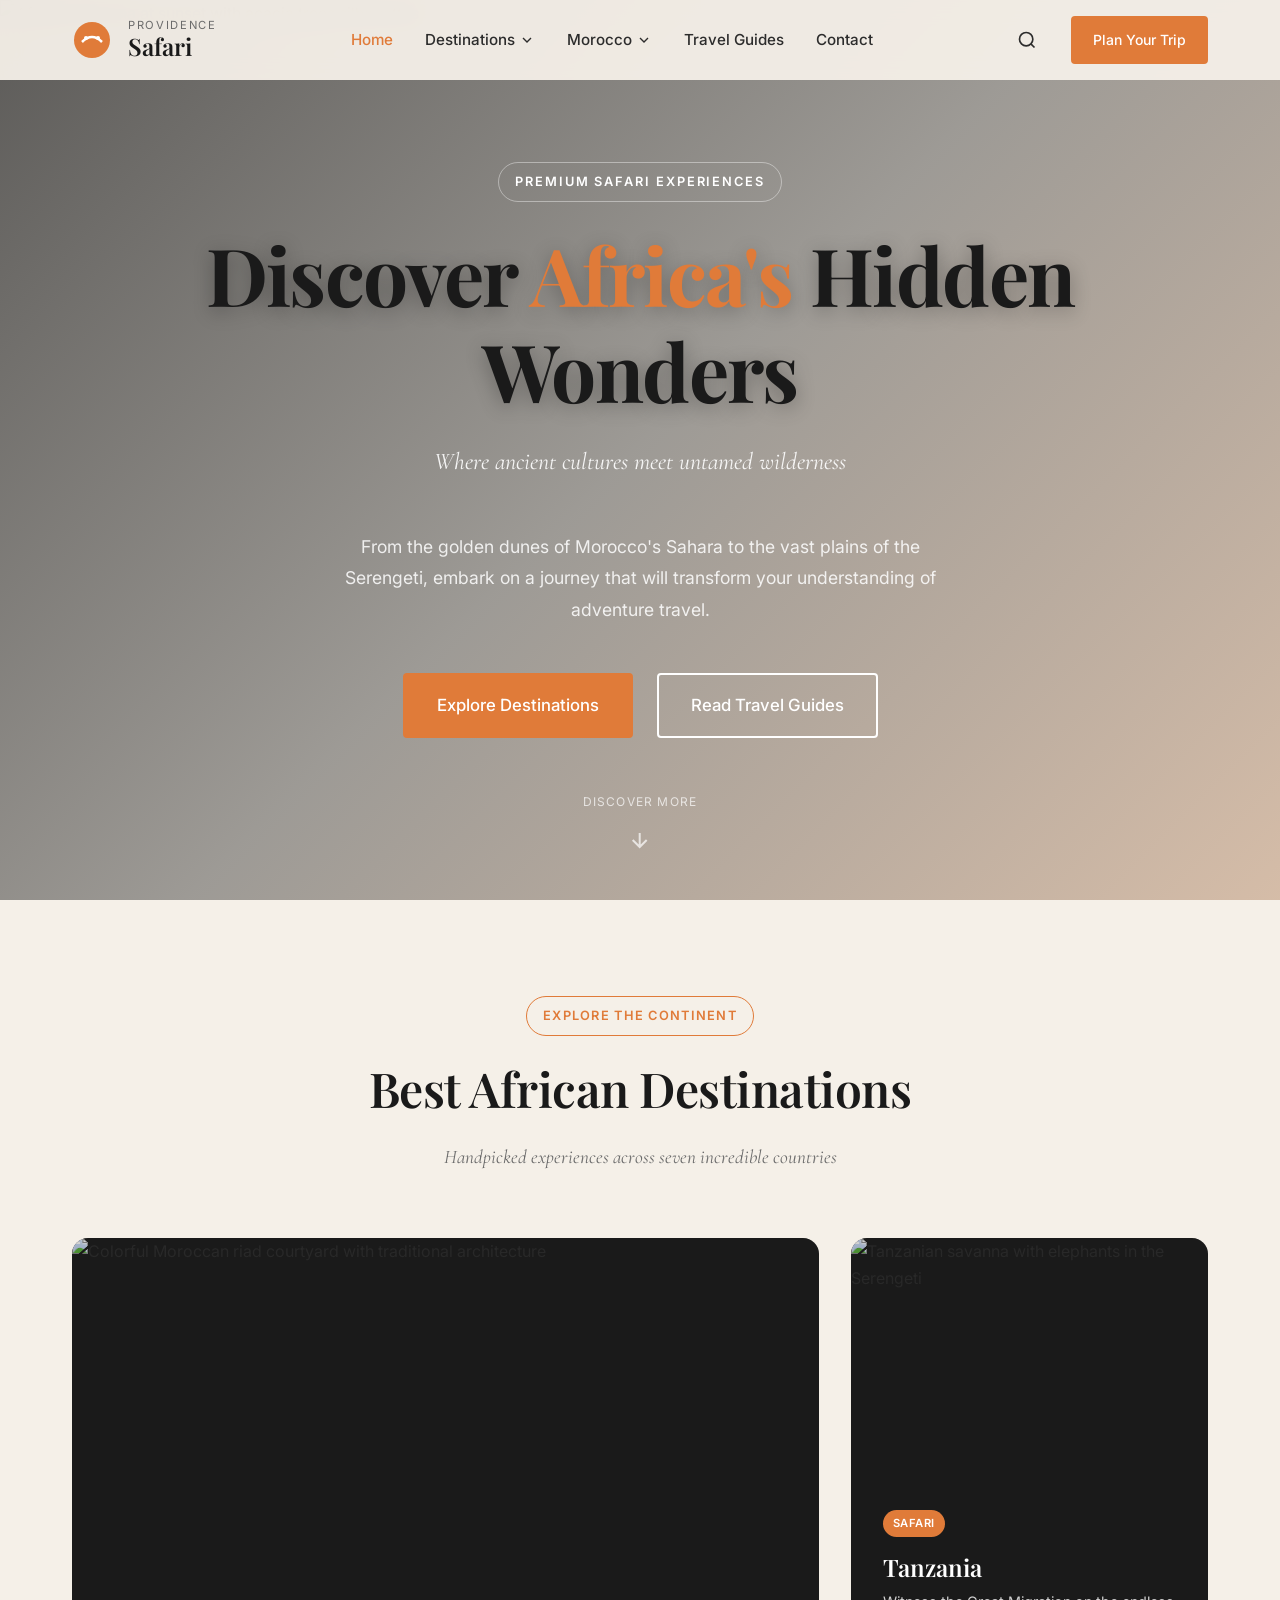
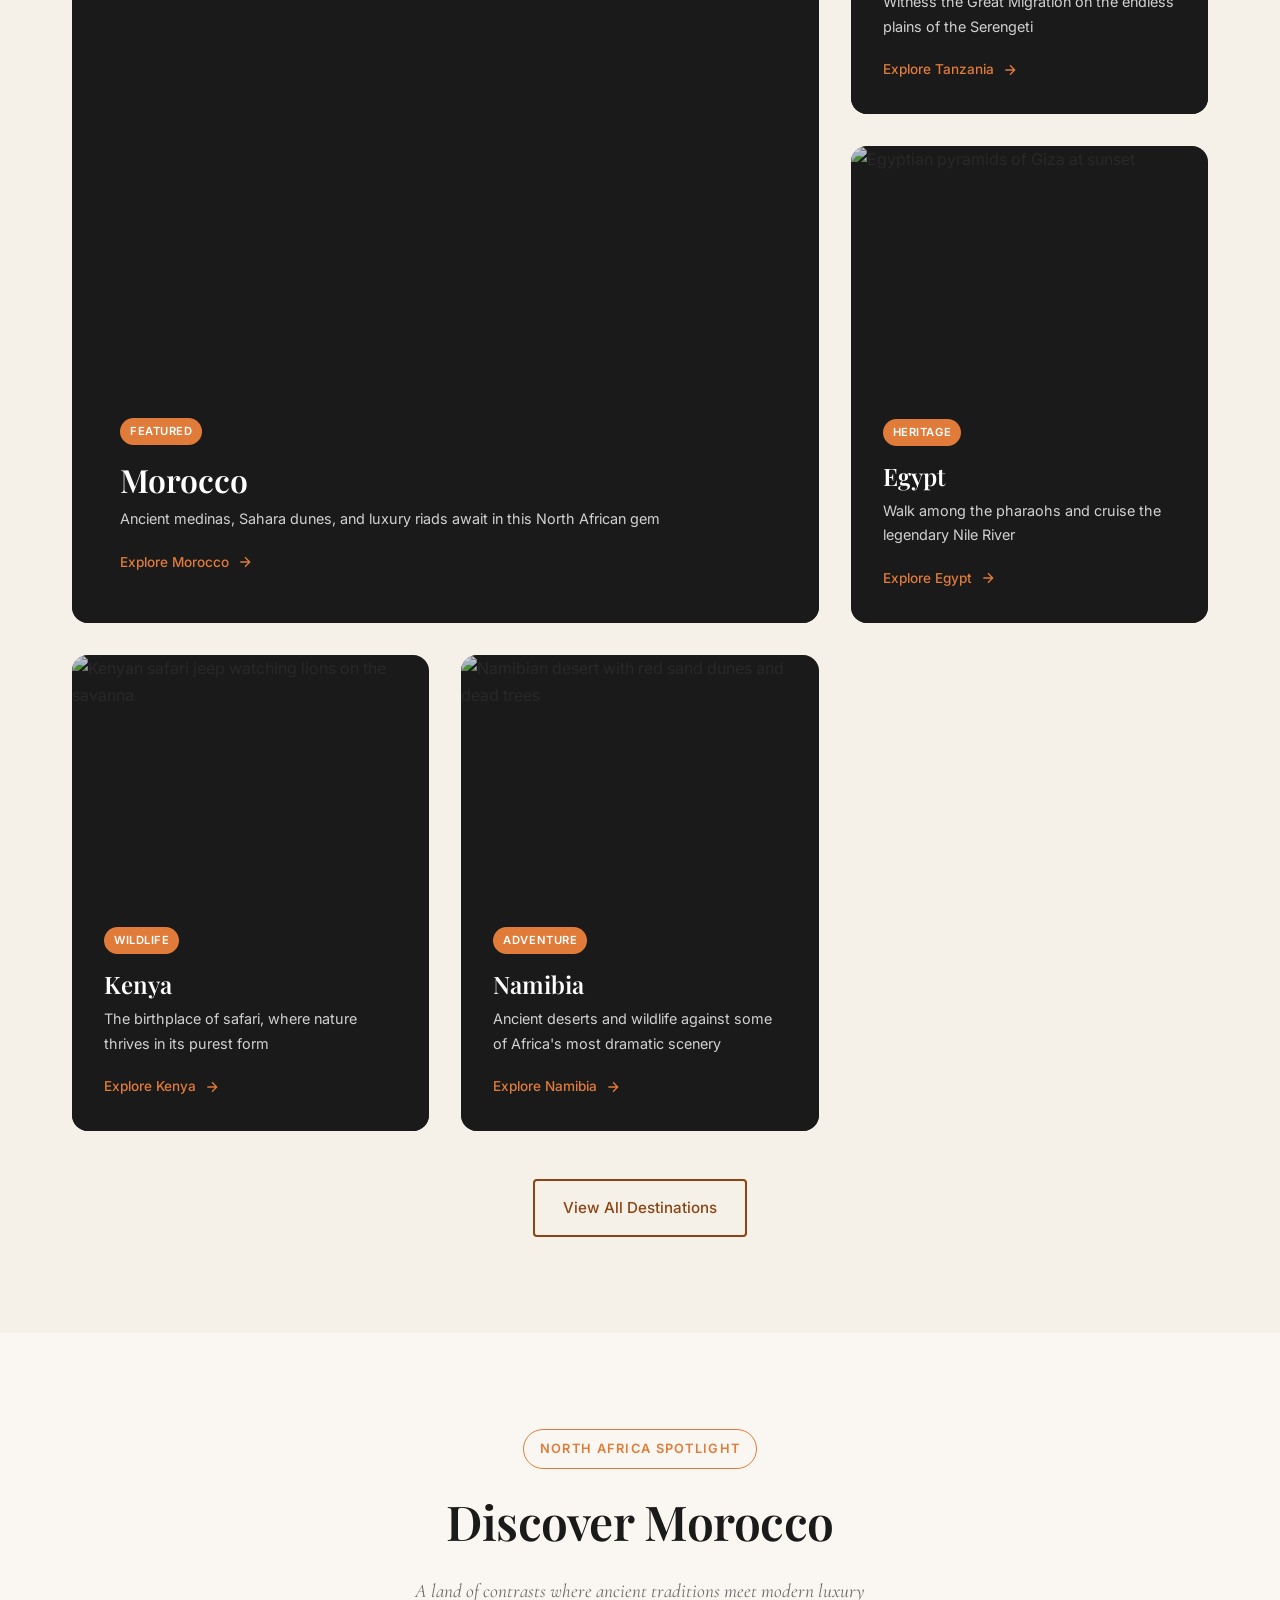
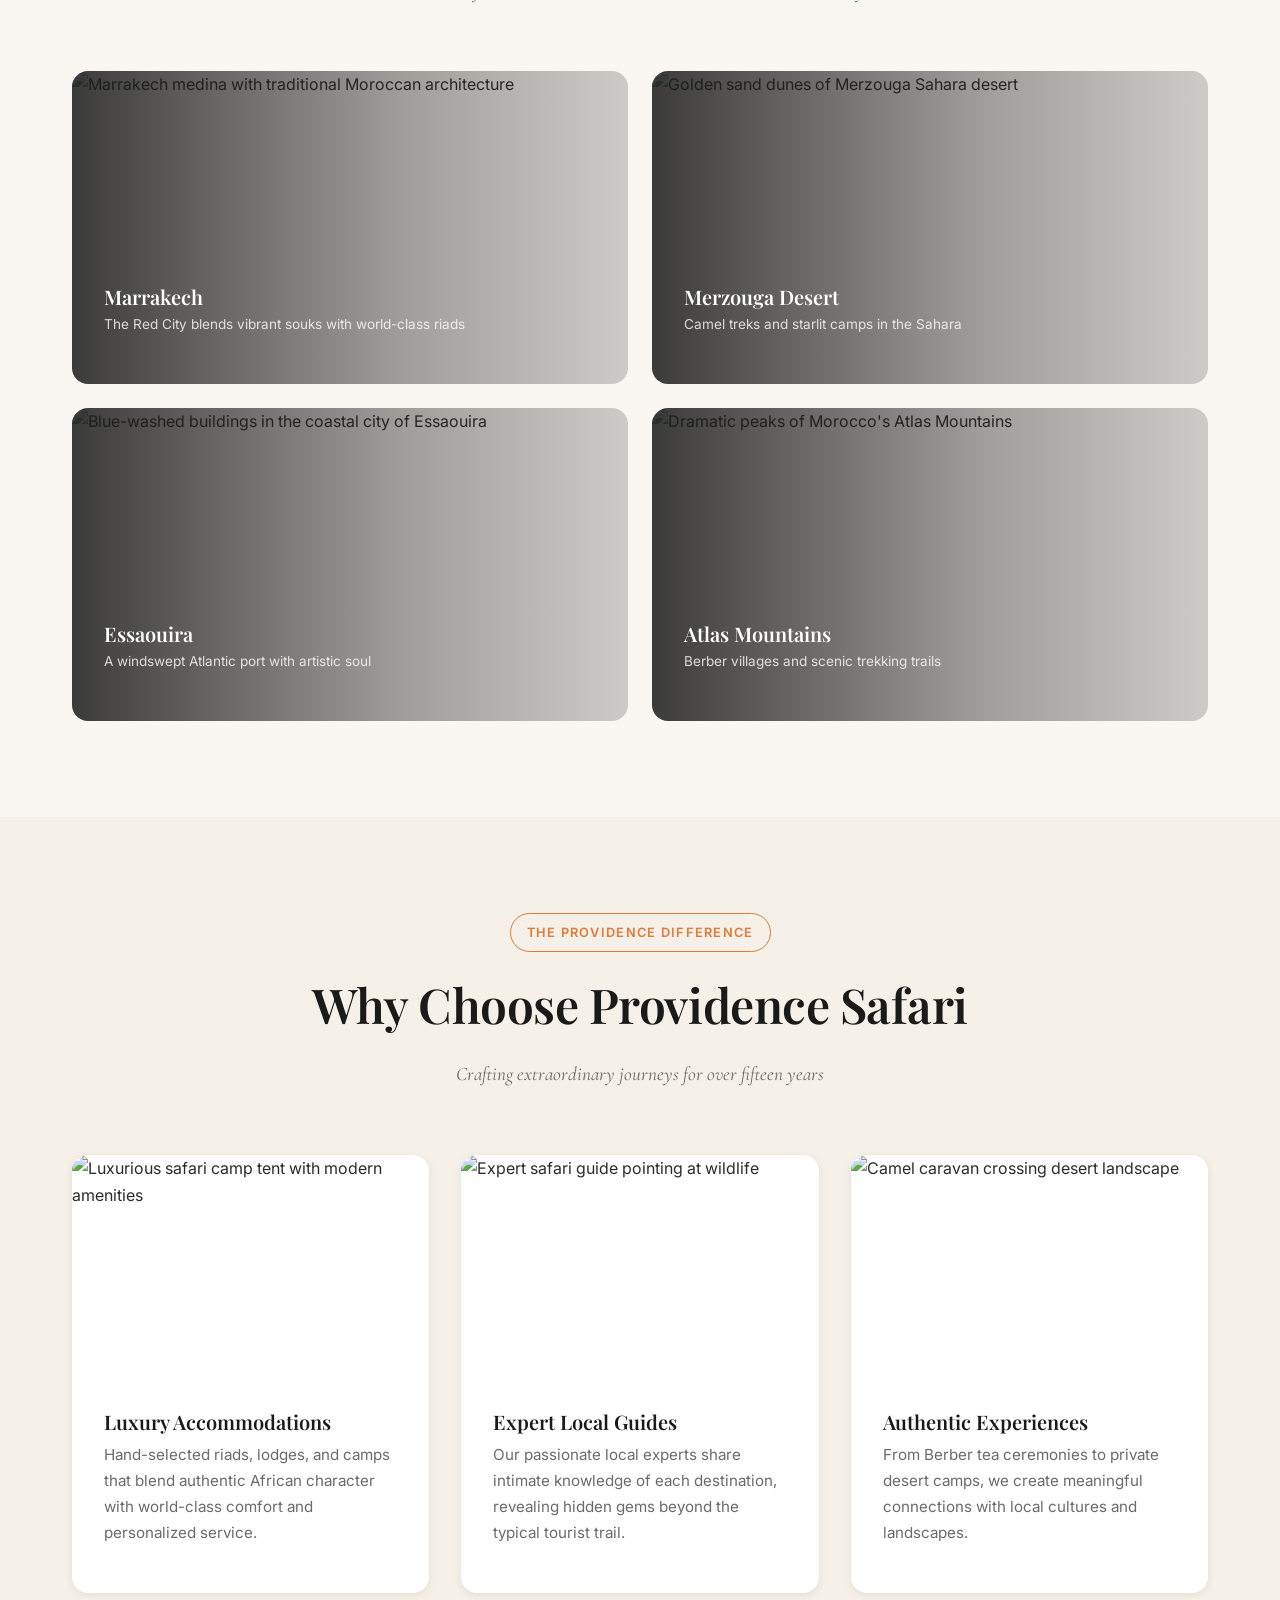
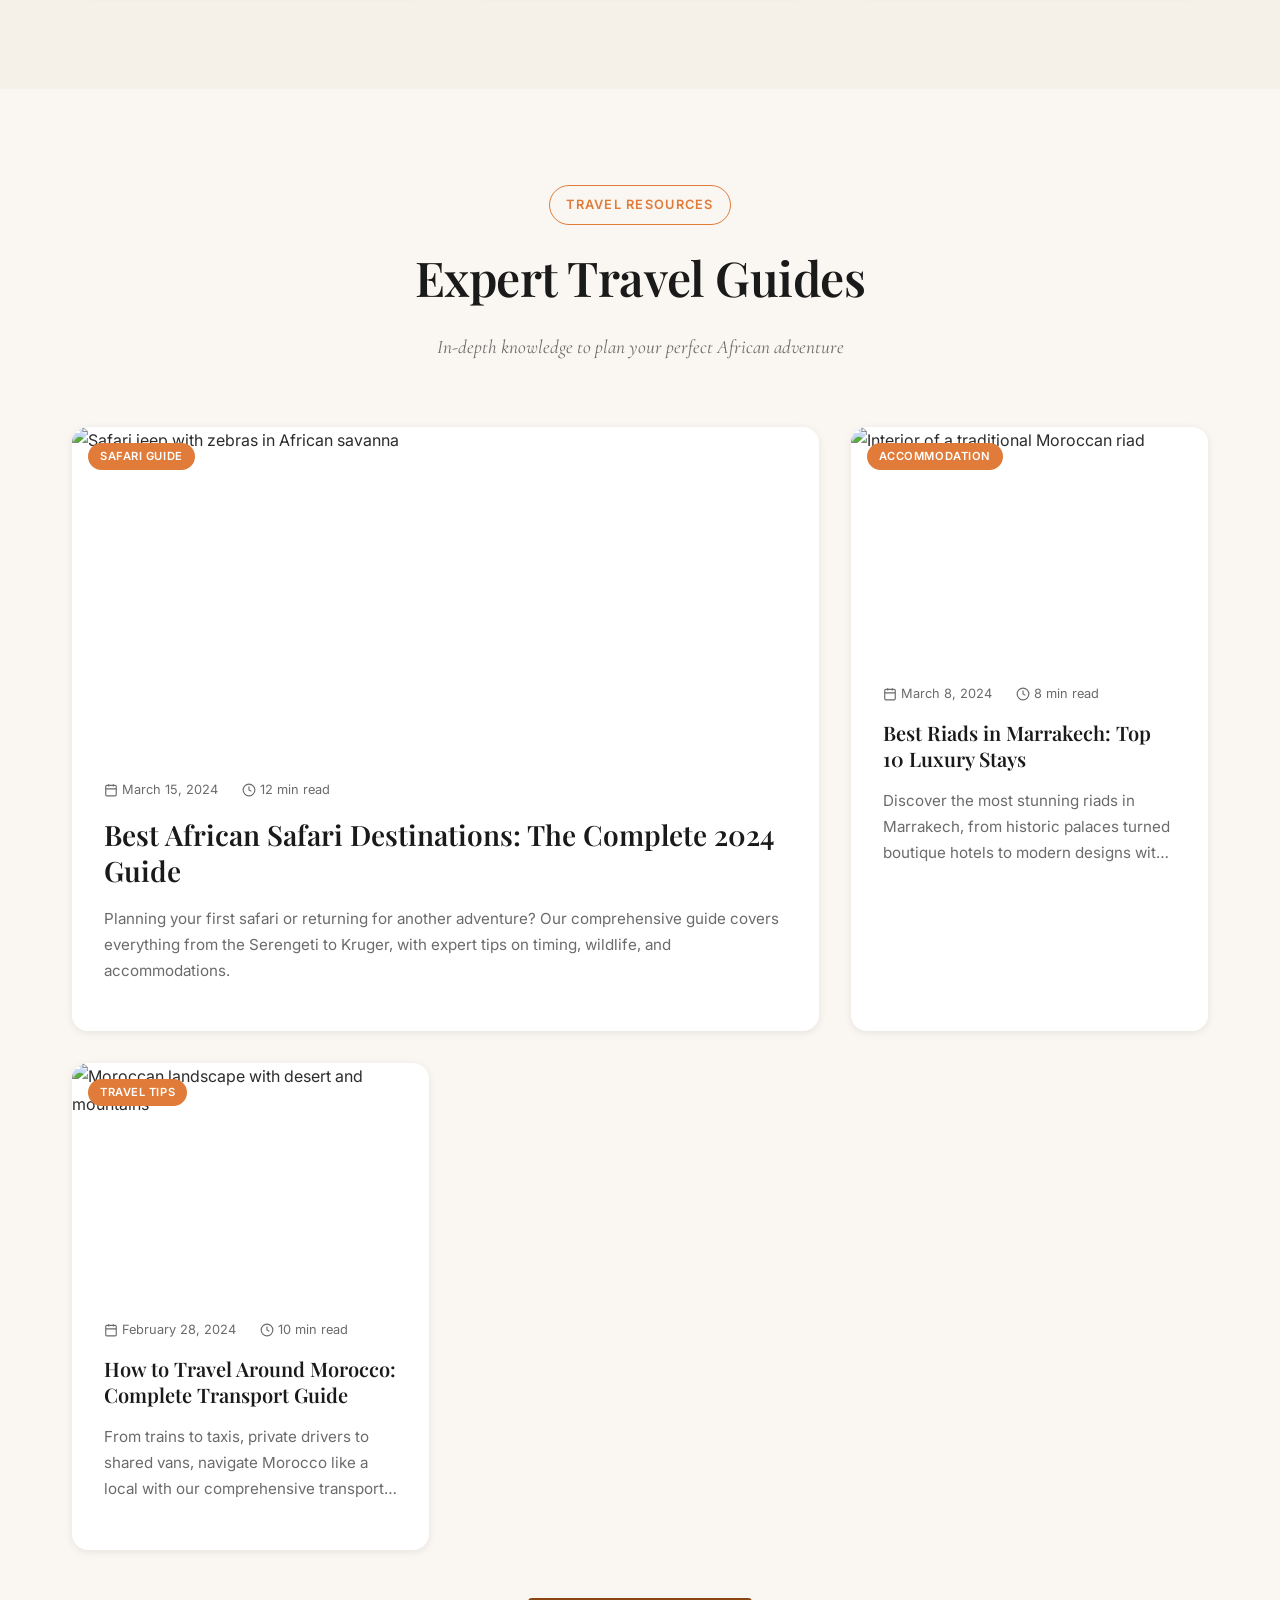
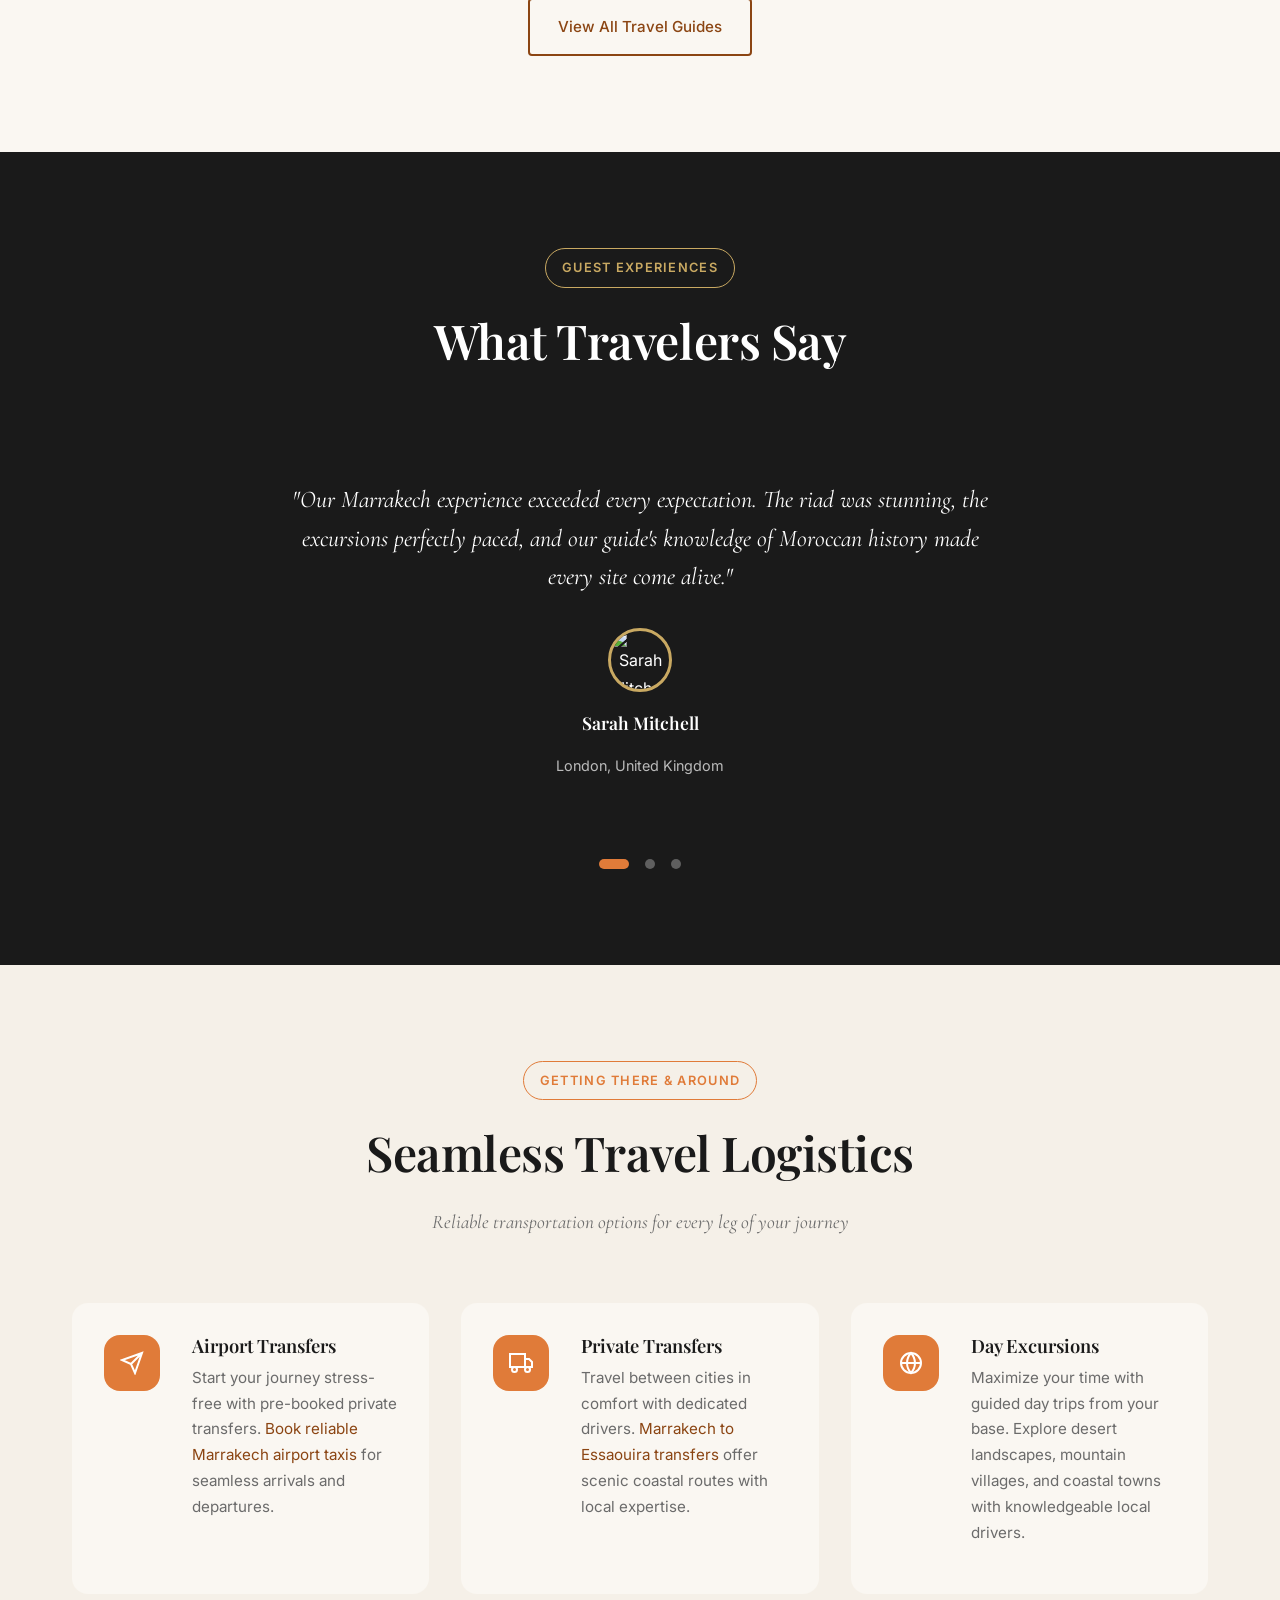
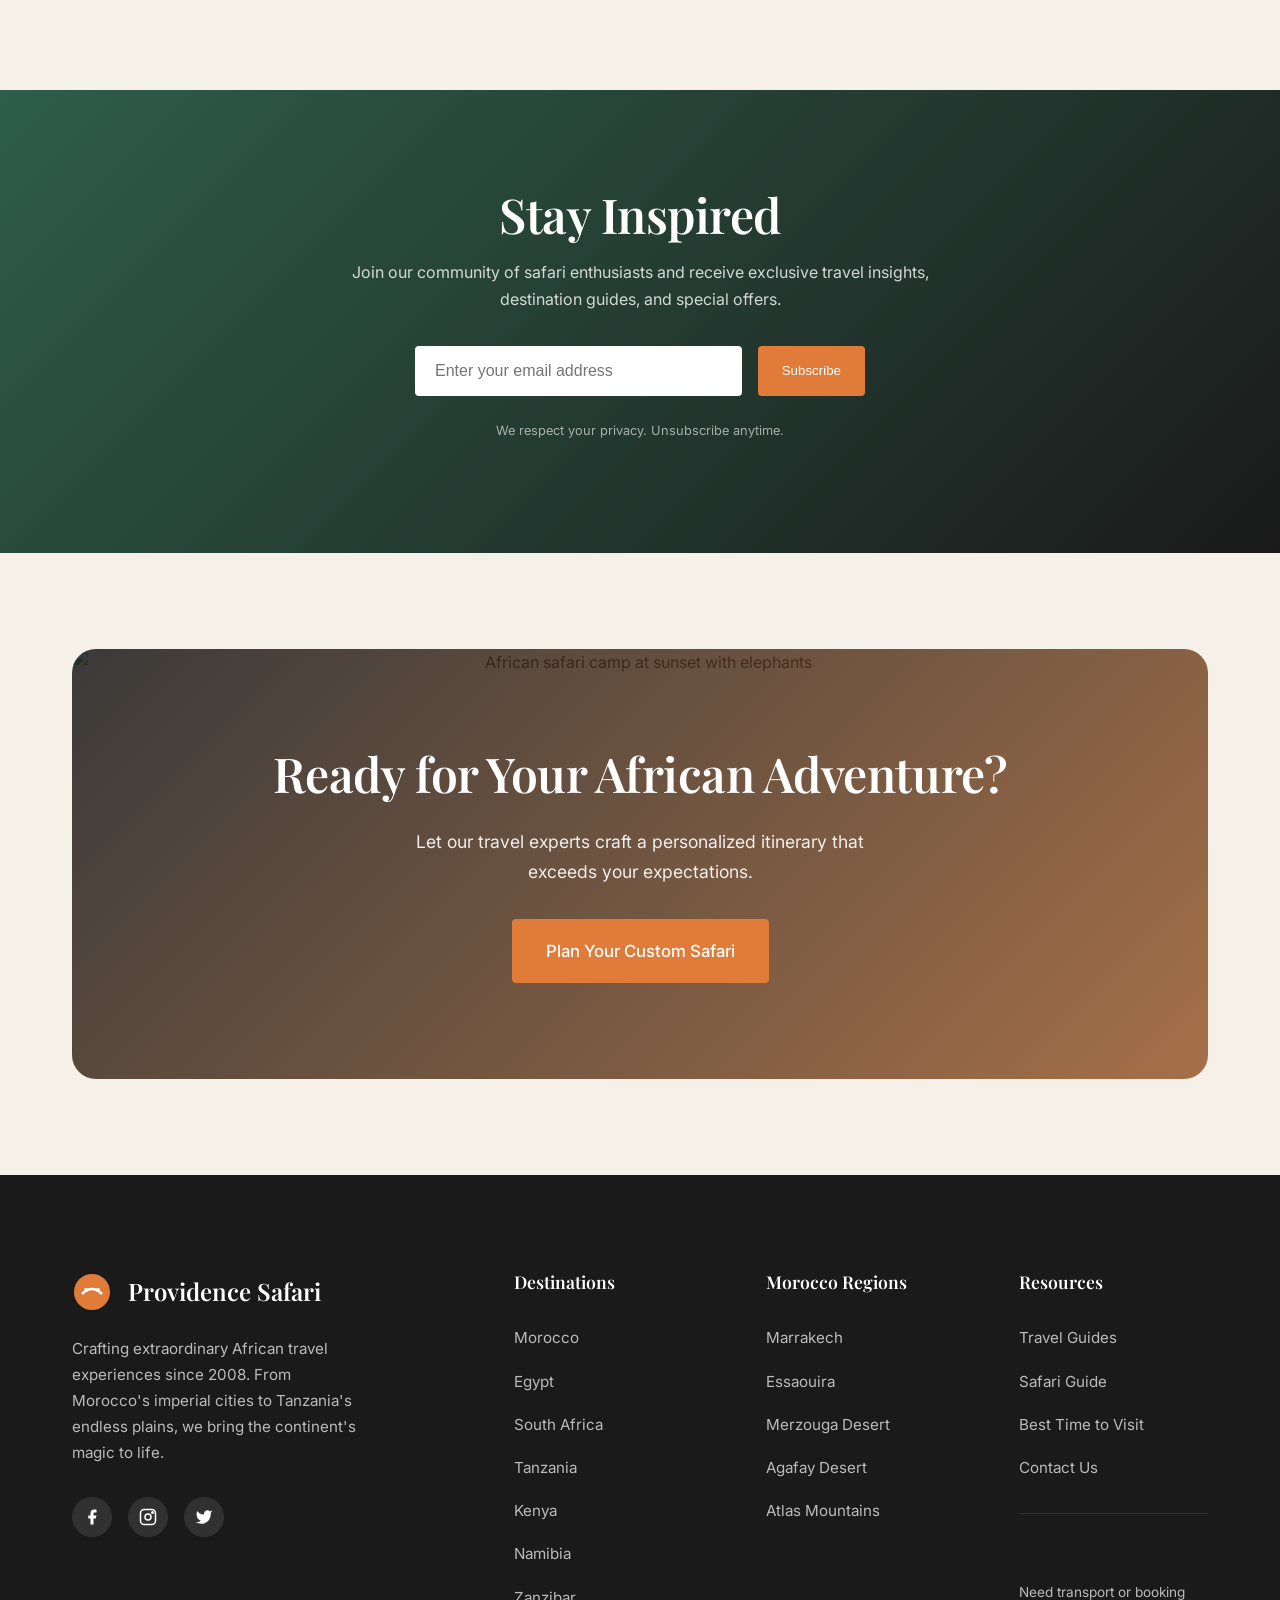
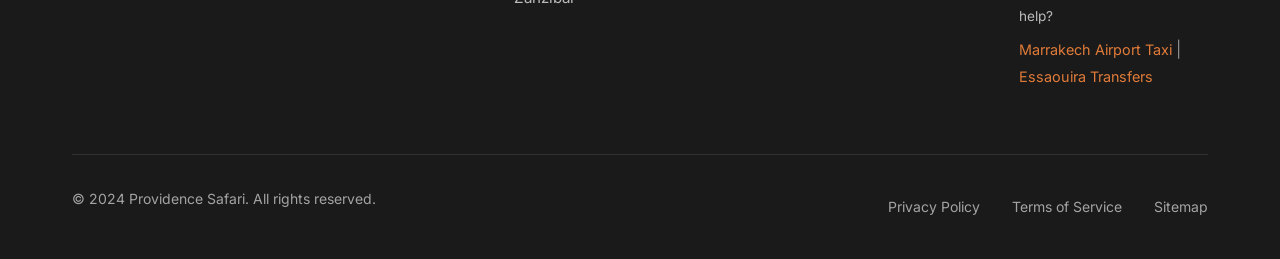
==== index.html @ e0afdb27 "first commit" ====
<!DOCTYPE html>
<html lang="en">
<head>
    <meta charset="UTF-8">
    <meta name="viewport" content="width=device-width, initial-scale=1.0">
    <meta http-equiv="X-UA-Compatible" content="IE=edge">
    
    <!-- Primary Meta Tags -->
    <title>Providence Safari | Premium African Travel Experiences & Safari Adventures</title>
    <meta name="title" content="Providence Safari | Premium African Travel Experiences & Safari Adventures">
    <meta name="description" content="Discover extraordinary African travel experiences with Providence Safari. From luxury Morocco riads to Tanzanian safaris, explore the continent's most captivating destinations with expert travel guides.">
    <meta name="keywords" content="African safari, Morocco travel, Marrakech tours, luxury travel Africa, safari destinations, desert tours Morocco, riads Morocco">
    <meta name="author" content="Providence Safari">
    <meta name="robots" content="index, follow">
    
    <!-- Canonical URL -->
    <link rel="canonical" href="https://providence-safari.com/">
    
    <!-- Open Graph / Facebook -->
    <meta property="og:type" content="website">
    <meta property="og:url" content="https://providence-safari.com/">
    <meta property="og:title" content="Providence Safari | Premium African Travel Experiences">
    <meta property="og:description" content="Discover extraordinary African travel experiences. From luxury Morocco riads to Tanzanian safaris, explore the continent's most captivating destinations.">
    <meta property="og:image" content="https://images.unsplash.com/photo-1516426122078-c23e76319801?w=1200">
    <meta property="og:site_name" content="Providence Safari">
    <meta property="og:locale" content="en_US">
    
    <!-- Twitter -->
    <meta name="twitter:card" content="summary_large_image">
    <meta name="twitter:url" content="https://providence-safari.com/">
    <meta name="twitter:title" content="Providence Safari | Premium African Travel Experiences">
    <meta name="twitter:description" content="Discover extraordinary African travel experiences. From luxury Morocco riads to Tanzanian safaris.">
    <meta name="twitter:image" content="https://images.unsplash.com/photo-1516426122078-c23e76319801?w=1200">
    
    <!-- Favicon -->
    <link rel="icon" type="image/svg+xml" href="data:image/svg+xml,%3Csvg xmlns='http://www.w3.org/2000/svg' viewBox='0 0 100 100'%3E%3Ccircle cx='50' cy='50' r='45' fill='%23E07B39'/%3E%3Cpath d='M30 55 Q50 30 70 55' stroke='%23fff' stroke-width='4' fill='none'/%3E%3Ccircle cx='35' cy='45' r='3' fill='%23fff'/%3E%3Ccircle cx='65' cy='45' r='3' fill='%23fff'/%3E%3C/svg%3E">
    
    <!-- Stylesheets -->
    <link rel="stylesheet" href="styles/main.css">
    <link rel="stylesheet" href="styles/layout.css">
    <link rel="stylesheet" href="styles/components.css">
    <link rel="stylesheet" href="styles/responsive.css">
    
    <!-- Preconnect to external resources -->
    <link rel="preconnect" href="https://fonts.googleapis.com">
    <link rel="preconnect" href="https://fonts.gstatic.com" crossorigin>
    <link rel="preconnect" href="https://images.unsplash.com">
    
    <!-- JSON-LD Structured Data -->
    <script type="application/ld+json">
    {
        "@context": "https://schema.org",
        "@type": "TravelAgency",
        "name": "Providence Safari",
        "description": "Premium African travel experiences and safari adventures",
        "url": "https://providence-safari.com",
        "logo": "https://providence-safari.com/logo.png",
        "image": "https://images.unsplash.com/photo-1516426122078-c23e76319801?w=1200",
        "telephone": "+1-800-SAFARI-1",
        "address": {
            "@type": "PostalAddress",
            "addressCountry": "US"
        },
        "sameAs": [
            "https://facebook.com/providence safari",
            "https://instagram.com/providence_safari",
            "https://twitter.com/safari providence"
        ],
        "areaServed": [
            { "@type": "Country", "name": "Morocco" },
            { "@type": "Country", "name": "Egypt" },
            { "@type": "Country", "name": "South Africa" },
            { "@type": "Country", "name": "Tanzania" },
            { "@type": "Country", "name": "Kenya" },
            { "@type": "Country", "name": "Namibia" },
            { "@type": "Country", "name": "Zanzibar" }
        ]
    }
    </script>
    
    <script type="application/ld+json">
    {
        "@context": "https://schema.org",
        "@type": "BreadcrumbList",
        "itemListElement": [
            {
                "@type": "ListItem",
                "position": 1,
                "name": "Home",
                "item": "https://providence-safari.com/"
            }
        ]
    }
    </script>
</head>
<body>
    <!-- Header -->
    <header class="header" role="banner">
        <div class="header-inner">
            <a href="index.html" class="logo" aria-label="Providence Safari Home">
                <div class="logo-icon">
                    <svg viewBox="0 0 40 40" xmlns="http://www.w3.org/2000/svg">
                        <circle cx="20" cy="20" r="18" fill="#E07B39"/>
                        <path d="M10 22 Q20 12 30 22" stroke="#fff" stroke-width="2.5" fill="none"/>
                        <circle cx="14" cy="18" r="2" fill="#fff"/>
                        <circle cx="26" cy="18" r="2" fill="#fff"/>
                    </svg>
                </div>
                <div class="logo-text">
                    <span>Providence</span>
                    Safari
                </div>
            </a>
            
            <nav class="nav-desktop" aria-label="Main navigation">
                <ul class="nav-list">
                    <li class="nav-item">
                        <a href="index.html" class="nav-link active">Home</a>
                    </li>
                    <li class="nav-item">
                        <a href="#" class="nav-link">
                            Destinations
                            <svg class="nav-link-icon" viewBox="0 0 24 24" fill="none" stroke="currentColor" stroke-width="2">
                                <path d="M6 9l6 6 6-6"/>
                            </svg>
                        </a>
                        <div class="nav-dropdown">
                            <a href="pages/destinations/morocco.html" class="nav-dropdown-item">Morocco</a>
                            <a href="pages/destinations/egypt.html" class="nav-dropdown-item">Egypt</a>
                            <a href="pages/destinations/south-africa.html" class="nav-dropdown-item">South Africa</a>
                            <a href="pages/destinations/tanzania.html" class="nav-dropdown-item">Tanzania</a>
                            <a href="pages/destinations/kenya.html" class="nav-dropdown-item">Kenya</a>
                            <a href="pages/destinations/namibia.html" class="nav-dropdown-item">Namibia</a>
                            <a href="pages/destinations/zanzibar.html" class="nav-dropdown-item">Zanzibar</a>
                        </div>
                    </li>
                    <li class="nav-item">
                        <a href="#" class="nav-link">
                            Morocco
                            <svg class="nav-link-icon" viewBox="0 0 24 24" fill="none" stroke="currentColor" stroke-width="2">
                                <path d="M6 9l6 6 6-6"/>
                            </svg>
                        </a>
                        <div class="nav-dropdown">
                            <a href="morocco/marrakech.html" class="nav-dropdown-item">Marrakech</a>
                            <a href="morocco/essaouira.html" class="nav-dropdown-item">Essaouira</a>
                            <a href="morocco/merzouga-desert.html" class="nav-dropdown-item">Merzouga Desert</a>
                            <a href="morocco/agafay-desert.html" class="nav-dropdown-item">Agafay Desert</a>
                            <a href="morocco/atlas-mountains.html" class="nav-dropdown-item">Atlas Mountains</a>
                        </div>
                    </li>
                    <li class="nav-item">
                        <a href="blog/index.html" class="nav-link">Travel Guides</a>
                    </li>
                    <li class="nav-item">
                        <a href="contact.html" class="nav-link">Contact</a>
                    </li>
                </ul>
            </nav>
            
            <div class="header-actions">
                <button class="header-search" aria-label="Open search">
                    <svg width="20" height="20" viewBox="0 0 24 24" fill="none" stroke="currentColor" stroke-width="2">
                        <circle cx="11" cy="11" r="8"/>
                        <path d="M21 21l-4.35-4.35"/>
                    </svg>
                </button>
                <a href="contact.html" class="btn btn-primary btn-sm">Plan Your Trip</a>
                <button class="nav-toggle" aria-label="Toggle navigation" aria-expanded="false">
                    <span></span>
                    <span></span>
                    <span></span>
                </button>
            </div>
        </div>
    </header>
    
    <!-- Mobile Navigation -->
    <nav class="nav-mobile" aria-label="Mobile navigation">
        <ul class="nav-mobile-list">
            <li class="nav-mobile-item">
                <a href="index.html" class="nav-mobile-link">Home</a>
            </li>
            <li class="nav-mobile-item">
                <a href="#" class="nav-mobile-link nav-mobile-dropdown-trigger">
                    Destinations
                    <svg width="20" height="20" viewBox="0 0 24 24" fill="none" stroke="currentColor" stroke-width="2">
                        <path d="M6 9l6 6 6-6"/>
                    </svg>
                </a>
                <div class="nav-mobile-dropdown">
                    <a href="pages/destinations/morocco.html">Morocco</a>
                    <a href="pages/destinations/egypt.html">Egypt</a>
                    <a href="pages/destinations/south-africa.html">South Africa</a>
                    <a href="pages/destinations/tanzania.html">Tanzania</a>
                    <a href="pages/destinations/kenya.html">Kenya</a>
                    <a href="pages/destinations/namibia.html">Namibia</a>
                    <a href="pages/destinations/zanzibar.html">Zanzibar</a>
                </div>
            </li>
            <li class="nav-mobile-item">
                <a href="#" class="nav-mobile-link nav-mobile-dropdown-trigger">
                    Morocco
                    <svg width="20" height="20" viewBox="0 0 24 24" fill="none" stroke="currentColor" stroke-width="2">
                        <path d="M6 9l6 6 6-6"/>
                    </svg>
                </a>
                <div class="nav-mobile-dropdown">
                    <a href="morocco/marrakech.html">Marrakech</a>
                    <a href="morocco/essaouira.html">Essaouira</a>
                    <a href="morocco/merzouga-desert.html">Merzouga Desert</a>
                    <a href="morocco/agafay-desert.html">Agafay Desert</a>
                    <a href="morocco/atlas-mountains.html">Atlas Mountains</a>
                </div>
            </li>
            <li class="nav-mobile-item">
                <a href="blog/index.html" class="nav-mobile-link">Travel Guides</a>
            </li>
            <li class="nav-mobile-item">
                <a href="contact.html" class="nav-mobile-link">Contact</a>
            </li>
        </ul>
    </nav>
    
    <!-- Search Modal -->
    <div class="search-modal" role="dialog" aria-label="Search">
        <div class="search-modal-content">
            <form class="search-form">
                <div class="search-input-wrapper">
                    <input type="text" class="search-input" placeholder="Search destinations, travel guides..." aria-label="Search">
                    <button type="button" class="search-close" aria-label="Close search">
                        <svg width="24" height="24" viewBox="0 0 24 24" fill="none" stroke="currentColor" stroke-width="2">
                            <path d="M18 6L6 18M6 6l12 12"/>
                        </svg>
                    </button>
                </div>
            </form>
            <div class="search-results"></div>
        </div>
    </div>
    
    <main class="main">
        <!-- Hero Section -->
        <section class="hero" aria-label="Welcome to Providence Safari">
            <div class="hero-bg">
                <img src="https://images.unsplash.com/photo-1516426122078-c23e76319801?w=1920&q=80" 
                     alt="African savanna at sunset with acacia trees silhouettes" 
                     loading="eager">
            </div>
            <div class="hero-overlay"></div>
            <div class="hero-content fade-up">
                <span class="hero-badge">Premium Safari Experiences</span>
                <h1 class="hero-title">Discover <span>Africa's</span> Hidden Wonders</h1>
                <p class="hero-subtitle">Where ancient cultures meet untamed wilderness</p>
                <p class="hero-description">
                    From the golden dunes of Morocco's Sahara to the vast plains of the Serengeti, 
                    embark on a journey that will transform your understanding of adventure travel.
                </p>
                <div class="hero-actions">
                    <a href="#destinations" class="btn btn-primary btn-lg">Explore Destinations</a>
                    <a href="blog/index.html" class="btn btn-secondary btn-lg">Read Travel Guides</a>
                </div>
            </div>
            <a href="#destinations" class="hero-scroll" aria-label="Scroll to destinations">
                <span class="hero-scroll-text">Discover More</span>
                <svg class="hero-scroll-icon" width="24" height="24" viewBox="0 0 24 24" fill="none" stroke="currentColor" stroke-width="2">
                    <path d="M12 5v14M19 12l-7 7-7-7"/>
                </svg>
            </a>
        </section>
        
        <!-- Featured Destinations -->
        <section id="destinations" class="section" aria-labelledby="destinations-heading">
            <div class="container">
                <header class="section-header fade-up">
                    <span class="section-badge">Explore the Continent</span>
                    <h2 id="destinations-heading" class="section-title">Best African Destinations</h2>
                    <p class="section-subtitle">Handpicked experiences across seven incredible countries</p>
                </header>
                
                <div class="destinations-grid">
                    <article class="destination-card destination-card-featured fade-up delay-1">
                        <div class="destination-card-image">
                            <img src="https://images.unsplash.com/photo-1539020140153-e479b8c22e70?w=800&q=80" 
                                 alt="Colorful Moroccan riad courtyard with traditional architecture" 
                                 loading="lazy">
                        </div>
                        <div class="destination-card-overlay"></div>
                        <div class="destination-card-content">
                            <span class="destination-card-badge">Featured</span>
                            <h3 class="destination-card-title">
                                <a href="pages/destinations/morocco.html">Morocco</a>
                            </h3>
                            <p class="destination-card-description">Ancient medinas, Sahara dunes, and luxury riads await in this North African gem</p>
                            <a href="pages/destinations/morocco.html" class="destination-card-link">
                                Explore Morocco
                                <svg width="16" height="16" viewBox="0 0 24 24" fill="none" stroke="currentColor" stroke-width="2">
                                    <path d="M5 12h14M12 5l7 7-7 7"/>
                                </svg>
                            </a>
                        </div>
                    </article>
                    
                    <article class="destination-card fade-up delay-2">
                        <div class="destination-card-image">
                            <img src="https://images.unsplash.com/photo-1518709766631-a6a7f45921c3?w=600&q=80" 
                                 alt="Tanzanian savanna with elephants in the Serengeti" 
                                 loading="lazy">
                        </div>
                        <div class="destination-card-overlay"></div>
                        <div class="destination-card-content">
                            <span class="destination-card-badge">Safari</span>
                            <h3 class="destination-card-title">
                                <a href="pages/destinations/tanzania.html">Tanzania</a>
                            </h3>
                            <p class="destination-card-description">Witness the Great Migration on the endless plains of the Serengeti</p>
                            <a href="pages/destinations/tanzania.html" class="destination-card-link">
                                Explore Tanzania
                                <svg width="16" height="16" viewBox="0 0 24 24" fill="none" stroke="currentColor" stroke-width="2">
                                    <path d="M5 12h14M12 5l7 7-7 7"/>
                                </svg>
                            </a>
                        </div>
                    </article>
                    
                    <article class="destination-card fade-up delay-3">
                        <div class="destination-card-image">
                            <img src="https://images.unsplash.com/photo-1523805009345-7448845a9e53?w=600&q=80" 
                                 alt="Egyptian pyramids of Giza at sunset" 
                                 loading="lazy">
                        </div>
                        <div class="destination-card-overlay"></div>
                        <div class="destination-card-content">
                            <span class="destination-card-badge">Heritage</span>
                            <h3 class="destination-card-title">
                                <a href="pages/destinations/egypt.html">Egypt</a>
                            </h3>
                            <p class="destination-card-description">Walk among the pharaohs and cruise the legendary Nile River</p>
                            <a href="pages/destinations/egypt.html" class="destination-card-link">
                                Explore Egypt
                                <svg width="16" height="16" viewBox="0 0 24 24" fill="none" stroke="currentColor" stroke-width="2">
                                    <path d="M5 12h14M12 5l7 7-7 7"/>
                                </svg>
                            </a>
                        </div>
                    </article>
                    
                    <article class="destination-card fade-up delay-4">
                        <div class="destination-card-image">
                            <img src="https://images.unsplash.com/photo-1547471080-7cc2caa01a7e?w=600&q=80" 
                                 alt="Kenyan safari jeep watching lions on the savanna" 
                                 loading="lazy">
                        </div>
                        <div class="destination-card-overlay"></div>
                        <div class="destination-card-content">
                            <span class="destination-card-badge">Wildlife</span>
                            <h3 class="destination-card-title">
                                <a href="pages/destinations/kenya.html">Kenya</a>
                            </h3>
                            <p class="destination-card-description">The birthplace of safari, where nature thrives in its purest form</p>
                            <a href="pages/destinations/kenya.html" class="destination-card-link">
                                Explore Kenya
                                <svg width="16" height="16" viewBox="0 0 24 24" fill="none" stroke="currentColor" stroke-width="2">
                                    <path d="M5 12h14M12 5l7 7-7 7"/>
                                </svg>
                            </a>
                        </div>
                    </article>
                    
                    <article class="destination-card fade-up delay-5">
                        <div class="destination-card-image">
                            <img src="https://images.unsplash.com/photo-1587595431973-160d0d94add1?w=600&q=80" 
                                 alt="Namibian desert with red sand dunes and dead trees" 
                                 loading="lazy">
                        </div>
                        <div class="destination-card-overlay"></div>
                        <div class="destination-card-content">
                            <span class="destination-card-badge">Adventure</span>
                            <h3 class="destination-card-title">
                                <a href="pages/destinations/namibia.html">Namibia</a>
                            </h3>
                            <p class="destination-card-description">Ancient deserts and wildlife against some of Africa's most dramatic scenery</p>
                            <a href="pages/destinations/namibia.html" class="destination-card-link">
                                Explore Namibia
                                <svg width="16" height="16" viewBox="0 0 24 24" fill="none" stroke="currentColor" stroke-width="2">
                                    <path d="M5 12h14M12 5l7 7-7 7"/>
                                </svg>
                            </a>
                        </div>
                    </article>
                </div>
                
                <div class="text-center mt-xl fade-up">
                    <a href="pages/destinations/morocco.html" class="btn btn-outline">View All Destinations</a>
                </div>
            </div>
        </section>
        
        <!-- Morocco Highlights -->
        <section class="section section-alt" aria-labelledby="morocco-heading">
            <div class="container">
                <header class="section-header fade-up">
                    <span class="section-badge">North Africa Spotlight</span>
                    <h2 id="morocco-heading" class="section-title">Discover Morocco</h2>
                    <p class="section-subtitle">A land of contrasts where ancient traditions meet modern luxury</p>
                </header>
                
                <div class="subdestinations-grid">
                    <article class="subdestination-card fade-up delay-1">
                        <div class="subdestination-card-image">
                            <img src="https://images.unsplash.com/photo-1597212720159-8b5c5e0b8f8a?w=800&q=80" 
                                 alt="Marrakech medina with traditional Moroccan architecture" 
                                 loading="lazy">
                        </div>
                        <div class="subdestination-card-overlay"></div>
                        <div class="subdestination-card-content">
                            <h3 class="subdestination-card-title">
                                <a href="morocco/marrakech.html">Marrakech</a>
                            </h3>
                            <p class="subdestination-card-description">The Red City blends vibrant souks with world-class riads</p>
                        </div>
                    </article>
                    
                    <article class="subdestination-card fade-up delay-2">
                        <div class="subdestination-card-image">
                            <img src="https://images.unsplash.com/photo-1489749798305-4fea3ae63d43?w=800&q=80" 
                                 alt="Golden sand dunes of Merzouga Sahara desert" 
                                 loading="lazy">
                        </div>
                        <div class="subdestination-card-overlay"></div>
                        <div class="subdestination-card-content">
                            <h3 class="subdestination-card-title">
                                <a href="morocco/merzouga-desert.html">Merzouga Desert</a>
                            </h3>
                            <p class="subdestination-card-description">Camel treks and starlit camps in the Sahara</p>
                        </div>
                    </article>
                    
                    <article class="subdestination-card fade-up delay-3">
                        <div class="subdestination-card-image">
                            <img src="https://images.unsplash.com/photo-1551198243-3c8f22a5c9e3?w=800&q=80" 
                                 alt="Blue-washed buildings in the coastal city of Essaouira" 
                                 loading="lazy">
                        </div>
                        <div class="subdestination-card-overlay"></div>
                        <div class="subdestination-card-content">
                            <h3 class="subdestination-card-title">
                                <a href="morocco/essaouira.html">Essaouira</a>
                            </h3>
                            <p class="subdestination-card-description">A windswept Atlantic port with artistic soul</p>
                        </div>
                    </article>
                    
                    <article class="subdestination-card fade-up delay-4">
                        <div class="subdestination-card-image">
                            <img src="https://images.unsplash.com/photo-1548786811-dd6e453883ce?w=800&q=80" 
                                 alt="Dramatic peaks of Morocco's Atlas Mountains" 
                                 loading="lazy">
                        </div>
                        <div class="subdestination-card-overlay"></div>
                        <div class="subdestination-card-content">
                            <h3 class="subdestination-card-title">
                                <a href="morocco/atlas-mountains.html">Atlas Mountains</a>
                            </h3>
                            <p class="subdestination-card-description">Berber villages and scenic trekking trails</p>
                        </div>
                    </article>
                </div>
            </div>
        </section>
        
        <!-- Why Travel With Us -->
        <section class="section" aria-labelledby="why-heading">
            <div class="container">
                <header class="section-header fade-up">
                    <span class="section-badge">The Providence Difference</span>
                    <h2 id="why-heading" class="section-title">Why Choose Providence Safari</h2>
                    <p class="section-subtitle">Crafting extraordinary journeys for over fifteen years</p>
                </header>
                
                <div class="grid grid-3">
                    <div class="card fade-up delay-1">
                        <div class="card-image">
                            <img src="https://images.unsplash.com/photo-1469474968028-56623f02e42e?w=600&q=80" 
                                 alt="Luxurious safari camp tent with modern amenities" 
                                 loading="lazy">
                        </div>
                        <div class="card-content">
                            <h3 class="card-title">Luxury Accommodations</h3>
                            <p class="card-text">Hand-selected riads, lodges, and camps that blend authentic African character with world-class comfort and personalized service.</p>
                        </div>
                    </div>
                    
                    <div class="card fade-up delay-2">
                        <div class="card-image">
                            <img src="https://images.unsplash.com/photo-1516426122078-c23e76319801?w=600&q=80" 
                                 alt="Expert safari guide pointing at wildlife" 
                                 loading="lazy">
                        </div>
                        <div class="card-content">
                            <h3 class="card-title">Expert Local Guides</h3>
                            <p class="card-text">Our passionate local experts share intimate knowledge of each destination, revealing hidden gems beyond the typical tourist trail.</p>
                        </div>
                    </div>
                    
                    <div class="card fade-up delay-3">
                        <div class="card-image">
                            <img src="https://images.unsplash.com/photo-1504280390367-361c6d9f38f4?w=600&q=80" 
                                 alt="Camel caravan crossing desert landscape" 
                                 loading="lazy">
                        </div>
                        <div class="card-content">
                            <h3 class="card-title">Authentic Experiences</h3>
                            <p class="card-text">From Berber tea ceremonies to private desert camps, we create meaningful connections with local cultures and landscapes.</p>
                        </div>
                    </div>
                </div>
            </div>
        </section>
        
        <!-- Travel Guides Section -->
        <section class="section section-alt" aria-labelledby="guides-heading">
            <div class="container">
                <header class="section-header fade-up">
                    <span class="section-badge">Travel Resources</span>
                    <h2 id="guides-heading" class="section-title">Expert Travel Guides</h2>
                    <p class="section-subtitle">In-depth knowledge to plan your perfect African adventure</p>
                </header>
                
                <div class="blog-grid">
                    <article class="blog-card blog-card-featured fade-up delay-1">
                        <div class="blog-card-image">
                            <img src="https://images.unsplash.com/photo-1547471080-7cc2caa01a7e?w=800&q=80" 
                                 alt="Safari jeep with zebras in African savanna" 
                                 loading="lazy">
                            <span class="blog-card-category">Safari Guide</span>
                        </div>
                        <div class="blog-card-content">
                            <div class="blog-card-meta">
                                <span>
                                    <svg width="14" height="14" viewBox="0 0 24 24" fill="none" stroke="currentColor" stroke-width="2">
                                        <rect x="3" y="4" width="18" height="18" rx="2"/>
                                        <path d="M16 2v4M8 2v4M3 10h18"/>
                                    </svg>
                                    March 15, 2024
                                </span>
                                <span>
                                    <svg width="14" height="14" viewBox="0 0 24 24" fill="none" stroke="currentColor" stroke-width="2">
                                        <circle cx="12" cy="12" r="10"/>
                                        <path d="M12 6v6l4 2"/>
                                    </svg>
                                    12 min read
                                </span>
                            </div>
                            <h3 class="blog-card-title">
                                <a href="blog/best-african-safari-destinations.html">Best African Safari Destinations: The Complete 2024 Guide</a>
                            </h3>
                            <p class="blog-card-excerpt">Planning your first safari or returning for another adventure? Our comprehensive guide covers everything from the Serengeti to Kruger, with expert tips on timing, wildlife, and accommodations.</p>
                        </div>
                    </article>
                    
                    <article class="blog-card fade-up delay-2">
                        <div class="blog-card-image">
                            <img src="https://images.unsplash.com/photo-1539020140153-e479b8c22e70?w=600&q=80" 
                                 alt="Interior of a traditional Moroccan riad" 
                                 loading="lazy">
                            <span class="blog-card-category">Accommodation</span>
                        </div>
                        <div class="blog-card-content">
                            <div class="blog-card-meta">
                                <span>
                                    <svg width="14" height="14" viewBox="0 0 24 24" fill="none" stroke="currentColor" stroke-width="2">
                                        <rect x="3" y="4" width="18" height="18" rx="2"/>
                                        <path d="M16 2v4M8 2v4M3 10h18"/>
                                    </svg>
                                    March 8, 2024
                                </span>
                                <span>
                                    <svg width="14" height="14" viewBox="0 0 24 24" fill="none" stroke="currentColor" stroke-width="2">
                                        <circle cx="12" cy="12" r="10"/>
                                        <path d="M12 6v6l4 2"/>
                                    </svg>
                                    8 min read
                                </span>
                            </div>
                            <h3 class="blog-card-title">
                                <a href="blog/best-riads-marrakech.html">Best Riads in Marrakech: Top 10 Luxury Stays</a>
                            </h3>
                            <p class="blog-card-excerpt">Discover the most stunning riads in Marrakech, from historic palaces turned boutique hotels to modern designs with traditional soul.</p>
                        </div>
                    </article>
                    
                    <article class="blog-card fade-up delay-3">
                        <div class="blog-card-image">
                            <img src="https://images.unsplash.com/photo-1509316785289-025f5b846b35?w=600&q=80" 
                                 alt="Moroccan landscape with desert and mountains" 
                                 loading="lazy">
                            <span class="blog-card-category">Travel Tips</span>
                        </div>
                        <div class="blog-card-content">
                            <div class="blog-card-meta">
                                <span>
                                    <svg width="14" height="14" viewBox="0 0 24 24" fill="none" stroke="currentColor" stroke-width="2">
                                        <rect x="3" y="4" width="18" height="18" rx="2"/>
                                        <path d="M16 2v4M8 2v4M3 10h18"/>
                                    </svg>
                                    February 28, 2024
                                </span>
                                <span>
                                    <svg width="14" height="14" viewBox="0 0 24 24" fill="none" stroke="currentColor" stroke-width="2">
                                        <circle cx="12" cy="12" r="10"/>
                                        <path d="M12 6v6l4 2"/>
                                    </svg>
                                    10 min read
                                </span>
                            </div>
                            <h3 class="blog-card-title">
                                <a href="blog/how-to-travel-around-morocco.html">How to Travel Around Morocco: Complete Transport Guide</a>
                            </h3>
                            <p class="blog-card-excerpt">From trains to taxis, private drivers to shared vans, navigate Morocco like a local with our comprehensive transport guide.</p>
                        </div>
                    </article>
                </div>
                
                <div class="text-center mt-xl fade-up">
                    <a href="blog/index.html" class="btn btn-outline">View All Travel Guides</a>
                </div>
            </div>
        </section>
        
        <!-- Testimonials -->
        <section class="testimonials-section" aria-labelledby="testimonials-heading">
            <div class="container">
                <header class="section-header fade-up">
                    <span class="section-badge">Guest Experiences</span>
                    <h2 id="testimonials-heading" class="section-title">What Travelers Say</h2>
                </header>
                
                <div class="testimonials-slider fade-up">
                    <div class="testimonials-track">
                        <div class="testimonial-card">
                            <blockquote class="testimonial-quote">
                                "Our Marrakech experience exceeded every expectation. The riad was stunning, the excursions perfectly paced, and our guide's knowledge of Moroccan history made every site come alive."
                            </blockquote>
                            <div class="testimonial-author">
                                <div class="testimonial-author-image">
                                    <img src="https://images.unsplash.com/photo-1494790108377-be9c29b29330?w=100&q=80" alt="Sarah Mitchell portrait">
                                </div>
                                <span class="testimonial-author-name">Sarah Mitchell</span>
                                <span class="testimonial-author-location">London, United Kingdom</span>
                            </div>
                        </div>
                        
                        <div class="testimonial-card">
                            <blockquote class="testimonial-quote">
                                "The Tanzania safari was a dream come true. Watching the migration from a private camp, with no crowds and expert trackers, was an experience we'll treasure forever."
                            </blockquote>
                            <div class="testimonial-author">
                                <div class="testimonial-author-image">
                                    <img src="https://images.unsplash.com/photo-1507003211169-0a1dd7228f2d?w=100&q=80" alt="James and Elena portrait">
                                </div>
                                <span class="testimonial-author-name">James & Elena Rodriguez</span>
                                <span class="testimonial-author-location">New York, USA</span>
                            </div>
                        </div>
                        
                        <div class="testimonial-card">
                            <blockquote class="testimonial-quote">
                                "From the moment we arrived in Essaouira, we felt cared for. The seafood, the Gnaoua music, the coastal walks - Providence Safari captured the essence of Morocco perfectly."
                            </blockquote>
                            <div class="testimonial-author">
                                <div class="testimonial-author-image">
                                    <img src="https://images.unsplash.com/photo-1438761681033-6461ffad8d80?w=100&q=80" alt="Sophie Chen portrait">
                                </div>
                                <span class="testimonial-author-name">Sophie Chen</span>
                                <span class="testimonial-author-location">Toronto, Canada</span>
                            </div>
                        </div>
                    </div>
                    
                    <div class="testimonials-nav">
                        <button class="testimonials-dot active" aria-label="View testimonial 1"></button>
                        <button class="testimonials-dot" aria-label="View testimonial 2"></button>
                        <button class="testimonials-dot" aria-label="View testimonial 3"></button>
                    </div>
                </div>
            </div>
        </section>
        
        <!-- Transport & Getting Around Section -->
        <section class="section" aria-labelledby="transport-heading">
            <div class="container">
                <header class="section-header fade-up">
                    <span class="section-badge">Getting There & Around</span>
                    <h2 id="transport-heading" class="section-title">Seamless Travel Logistics</h2>
                    <p class="section-subtitle">Reliable transportation options for every leg of your journey</p>
                </header>
                
                <div class="grid grid-3">
                    <div class="info-card fade-up delay-1">
                        <div class="info-card-icon">
                            <svg width="24" height="24" viewBox="0 0 24 24" fill="none" stroke="currentColor" stroke-width="2">
                                <path d="M22 2L11 13M22 2l-7 20-4-9-9-4 20-7z"/>
                            </svg>
                        </div>
                        <div class="info-card-content">
                            <h3 class="info-card-title">Airport Transfers</h3>
                            <p class="info-card-text">Start your journey stress-free with pre-booked private transfers. <a href="https://taxistomarrakech.com/" target="_blank" rel="noopener">Book reliable Marrakech airport taxis</a> for seamless arrivals and departures.</p>
                        </div>
                    </div>
                    
                    <div class="info-card fade-up delay-2">
                        <div class="info-card-icon">
                            <svg width="24" height="24" viewBox="0 0 24 24" fill="none" stroke="currentColor" stroke-width="2">
                                <rect x="1" y="3" width="15" height="13"/>
                                <path d="M16 8h4l3 3v5h-7V8z"/>
                                <circle cx="5.5" cy="18.5" r="2.5"/>
                                <circle cx="18.5" cy="18.5" r="2.5"/>
                            </svg>
                        </div>
                        <div class="info-card-content">
                            <h3 class="info-card-title">Private Transfers</h3>
                            <p class="info-card-text">Travel between cities in comfort with dedicated drivers. <a href="https://marrakech-essaouira-taxi.com/" target="_blank" rel="noopener">Marrakech to Essaouira transfers</a> offer scenic coastal routes with local expertise.</p>
                        </div>
                    </div>
                    
                    <div class="info-card fade-up delay-3">
                        <div class="info-card-icon">
                            <svg width="24" height="24" viewBox="0 0 24 24" fill="none" stroke="currentColor" stroke-width="2">
                                <circle cx="12" cy="12" r="10"/>
                                <path d="M2 12h20M12 2a15.3 15.3 0 0 1 4 10 15.3 15.3 0 0 1-4 10 15.3 15.3 0 0 1-4-10 15.3 15.3 0 0 1 4-10z"/>
                            </svg>
                        </div>
                        <div class="info-card-content">
                            <h3 class="info-card-title">Day Excursions</h3>
                            <p class="info-card-text">Maximize your time with guided day trips from your base. Explore desert landscapes, mountain villages, and coastal towns with knowledgeable local drivers.</p>
                        </div>
                    </div>
                </div>
            </div>
        </section>
        
        <!-- Newsletter Section -->
        <section class="newsletter-section" aria-labelledby="newsletter-heading">
            <div class="container">
                <div class="newsletter-content fade-up">
                    <h2 id="newsletter-heading" class="newsletter-title">Stay Inspired</h2>
                    <p class="newsletter-subtitle">Join our community of safari enthusiasts and receive exclusive travel insights, destination guides, and special offers.</p>
                    <form class="newsletter-form" action="#" method="post">
                        <input type="email" class="newsletter-input" placeholder="Enter your email address" aria-label="Email address" required>
                        <button type="submit" class="newsletter-button">Subscribe</button>
                    </form>
                    <p class="newsletter-privacy">We respect your privacy. Unsubscribe anytime.</p>
                </div>
            </div>
        </section>
        
        <!-- CTA Banner -->
        <section class="section" aria-label="Call to action">
            <div class="container">
                <div class="cta-banner fade-up">
                    <div class="cta-banner-bg">
                        <img src="https://images.unsplash.com/photo-1547471080-7cc2caa01a7e?w=1200&q=80" 
                             alt="African safari camp at sunset with elephants" 
                             loading="lazy">
                    </div>
                    <div class="cta-banner-overlay"></div>
                    <div class="cta-banner-content">
                        <h2 class="cta-banner-title">Ready for Your African Adventure?</h2>
                        <p class="cta-banner-text">Let our travel experts craft a personalized itinerary that exceeds your expectations.</p>
                        <a href="contact.html" class="btn btn-primary btn-lg">Plan Your Custom Safari</a>
                    </div>
                </div>
            </div>
        </section>
    </main>
    
    <!-- Footer -->
    <footer class="footer" role="contentinfo">
        <div class="container">
            <div class="footer-grid">
                <div class="footer-brand">
                    <a href="index.html" class="footer-logo">
                        <svg width="40" height="40" viewBox="0 0 40 40" xmlns="http://www.w3.org/2000/svg">
                            <circle cx="20" cy="20" r="18" fill="#E07B39"/>
                            <path d="M10 22 Q20 12 30 22" stroke="#fff" stroke-width="2.5" fill="none"/>
                            <circle cx="14" cy="18" r="2" fill="#fff"/>
                            <circle cx="26" cy="18" r="2" fill="#fff"/>
                        </svg>
                        <span>Providence Safari</span>
                    </a>
                    <p class="footer-description">
                        Crafting extraordinary African travel experiences since 2008. From Morocco's imperial cities to Tanzania's endless plains, we bring the continent's magic to life.
                    </p>
                    <div class="footer-social">
                        <a href="#" aria-label="Facebook">
                            <svg width="18" height="18" viewBox="0 0 24 24" fill="currentColor">
                                <path d="M18 2h-3a5 5 0 0 0-5 5v3H7v4h3v8h4v-8h3l1-4h-4V7a1 1 0 0 1 1-1h3z"/>
                            </svg>
                        </a>
                        <a href="#" aria-label="Instagram">
                            <svg width="18" height="18" viewBox="0 0 24 24" fill="none" stroke="currentColor" stroke-width="2">
                                <rect x="2" y="2" width="20" height="20" rx="5"/>
                                <circle cx="12" cy="12" r="4"/>
                                <circle cx="18" cy="6" r="1" fill="currentColor"/>
                            </svg>
                        </a>
                        <a href="#" aria-label="Twitter">
                            <svg width="18" height="18" viewBox="0 0 24 24" fill="currentColor">
                                <path d="M23 3a10.9 10.9 0 0 1-3.14 1.53 4.48 4.48 0 0 0-7.86 3v1A10.66 10.66 0 0 1 3 4s-4 9 5 13a11.64 11.64 0 0 1-7 2c9 5 20 0 20-11.5a4.5 4.5 0 0 0-.08-.83A7.72 7.72 0 0 0 23 3z"/>
                            </svg>
                        </a>
                    </div>
                </div>
                
                <div class="footer-nav">
                    <h4 class="footer-nav-title">Destinations</h4>
                    <ul class="footer-nav-list">
                        <li><a href="pages/destinations/morocco.html">Morocco</a></li>
                        <li><a href="pages/destinations/egypt.html">Egypt</a></li>
                        <li><a href="pages/destinations/south-africa.html">South Africa</a></li>
                        <li><a href="pages/destinations/tanzania.html">Tanzania</a></li>
                        <li><a href="pages/destinations/kenya.html">Kenya</a></li>
                        <li><a href="pages/destinations/namibia.html">Namibia</a></li>
                        <li><a href="pages/destinations/zanzibar.html">Zanzibar</a></li>
                    </ul>
                </div>
                
                <div class="footer-nav">
                    <h4 class="footer-nav-title">Morocco Regions</h4>
                    <ul class="footer-nav-list">
                        <li><a href="morocco/marrakech.html">Marrakech</a></li>
                        <li><a href="morocco/essaouira.html">Essaouira</a></li>
                        <li><a href="morocco/merzouga-desert.html">Merzouga Desert</a></li>
                        <li><a href="morocco/agafay-desert.html">Agafay Desert</a></li>
                        <li><a href="morocco/atlas-mountains.html">Atlas Mountains</a></li>
                    </ul>
                </div>
                
                <div class="footer-nav">
                    <h4 class="footer-nav-title">Resources</h4>
                    <ul class="footer-nav-list">
                        <li><a href="blog/index.html">Travel Guides</a></li>
                        <li><a href="blog/best-african-safari-destinations.html">Safari Guide</a></li>
                        <li><a href="blog/best-time-visit-africa.html">Best Time to Visit</a></li>
                        <li><a href="contact.html">Contact Us</a></li>
                    </ul>
                    <div class="footer-newsletter">
                        <h5 class="footer-newsletter-title">Quick Inquiry</h5>
                        <p style="font-size: 0.85rem; color: rgba(255,255,255,0.7); margin-bottom: 0.5rem;">Need transport or booking help?</p>
                        <a href="https://taxistomarrakech.com/" target="_blank" rel="noopener" style="color: var(--color-accent); font-size: 0.9rem;">Marrakech Airport Taxi</a>
                        <span style="color: rgba(255,255,255,0.5);"> | </span>
                        <a href="https://marrakech-essaouira-taxi.com/" target="_blank" rel="noopener" style="color: var(--color-accent); font-size: 0.9rem;">Essaouira Transfers</a>
                    </div>
                </div>
            </div>
            
            <div class="footer-bottom">
                <p>&copy; 2024 Providence Safari. All rights reserved.</p>
                <div class="footer-bottom-links">
                    <a href="#">Privacy Policy</a>
                    <a href="#">Terms of Service</a>
                    <a href="#">Sitemap</a>
                </div>
            </div>
        </div>
    </footer>
    
    <!-- Back to Top Button -->
    <button class="back-to-top" aria-label="Back to top">
        <svg width="24" height="24" viewBox="0 0 24 24" fill="none" stroke="currentColor" stroke-width="2">
            <path d="M18 15l-6-6-6 6"/>
        </svg>
    </button>
    
    <!-- JavaScript -->
    <script src="scripts/main.js"></script>
</body>
</html>
---- styles/main.css ----
/* Providence Safari - Main Styles */
@import url('https://fonts.googleapis.com/css2?family=Playfair+Display:ital,wght@0,400;0,500;0,600;0,700;1,400;1,500&family=Inter:wght@300;400;500;600;700&family=Cormorant+Garamond:ital,wght@0,400;0,500;1,400;1,500&display=swap');

/* ===== CSS Variables ===== */
:root {
    /* Colors */
    --color-primary: #8B4513;
    --color-secondary: #2E5D4B;
    --color-accent: #E07B39;
    --color-background: #F5F0E8;
    --color-dark: #1A1A1A;
    --color-text: #2C2C2C;
    --color-text-light: #FFFFFF;
    --color-text-muted: #6B6B6B;
    --color-border: #E0D9CF;
    --color-sand: #D4C4A8;
    --color-terracotta: #C76B4D;
    --color-safari-green: #3D7A5F;
    --color-sunset: #E8924A;
    --color-gold: #C9A962;
    --color-cream: #FAF7F2;
    
    /* Typography */
    --font-heading: 'Playfair Display', Georgia, serif;
    --font-body: 'Inter', -apple-system, sans-serif;
    --font-accent: 'Cormorant Garamond', Georgia, serif;
    
    /* Spacing */
    --space-xs: 0.5rem;
    --space-sm: 1rem;
    --space-md: 1.5rem;
    --space-lg: 2rem;
    --space-xl: 3rem;
    --space-2xl: 4rem;
    --space-3xl: 6rem;
    --space-4xl: 8rem;
    
    /* Sizing */
    --max-width: 1200px;
    --max-width-narrow: 800px;
    --header-height: 80px;
    --header-height-scrolled: 64px;
    
    /* Effects */
    --shadow-sm: 0 2px 8px rgba(0, 0, 0, 0.08);
    --shadow-md: 0 4px 16px rgba(0, 0, 0, 0.1);
    --shadow-lg: 0 8px 32px rgba(0, 0, 0, 0.12);
    --shadow-xl: 0 16px 48px rgba(0, 0, 0, 0.15);
    --shadow-hover: 0 12px 40px rgba(0, 0, 0, 0.18);
    
    /* Transitions */
    --transition-fast: 200ms ease;
    --transition-base: 300ms cubic-bezier(0.4, 0, 0.2, 1);
    --transition-slow: 500ms cubic-bezier(0.4, 0, 0.2, 1);
    --transition-bounce: 500ms cubic-bezier(0.34, 1.56, 0.64, 1);
    
    /* Border Radius */
    --radius-sm: 4px;
    --radius-md: 8px;
    --radius-lg: 16px;
    --radius-xl: 24px;
    --radius-full: 9999px;
}

/* ===== Reset & Base ===== */
*, *::before, *::after {
    margin: 0;
    padding: 0;
    box-sizing: border-box;
}

html {
    scroll-behavior: smooth;
    font-size: 16px;
}

body {
    font-family: var(--font-body);
    font-size: 1rem;
    line-height: 1.7;
    color: var(--color-text);
    background-color: var(--color-background);
    -webkit-font-smoothing: antialiased;
    -moz-osx-font-smoothing: grayscale;
    overflow-x: hidden;
}

/* ===== Typography ===== */
h1, h2, h3, h4, h5, h6 {
    font-family: var(--font-heading);
    font-weight: 600;
    line-height: 1.2;
    color: var(--color-dark);
}

h1 {
    font-size: clamp(2.5rem, 5vw, 4rem);
    letter-spacing: -0.02em;
}

h2 {
    font-size: clamp(2rem, 4vw, 3rem);
    letter-spacing: -0.01em;
}

h3 {
    font-size: clamp(1.5rem, 3vw, 2rem);
}

h4 {
    font-size: clamp(1.25rem, 2vw, 1.5rem);
}

h5 {
    font-size: 1.25rem;
}

h6 {
    font-size: 1rem;
}

p {
    margin-bottom: 1rem;
}

a {
    color: var(--color-primary);
    text-decoration: none;
    transition: color var(--transition-fast);
}

a:hover {
    color: var(--color-accent);
}

strong {
    font-weight: 600;
}

em {
    font-style: italic;
}

.text-accent {
    font-family: var(--font-accent);
    font-style: italic;
}

.text-muted {
    color: var(--color-text-muted);
}

.text-light {
    color: var(--color-text-light);
}

.text-center {
    text-align: center;
}

.text-uppercase {
    text-transform: uppercase;
    letter-spacing: 0.1em;
    font-size: 0.85em;
}

.heading-accent {
    color: var(--color-accent);
}

/* ===== Layout Utilities ===== */
.container {
    width: 100%;
    max-width: var(--max-width);
    margin: 0 auto;
    padding: 0 var(--space-lg);
}

.container-narrow {
    max-width: var(--max-width-narrow);
}

.section {
    padding: var(--space-3xl) 0;
}

.section-alt {
    background-color: var(--color-cream);
}

.section-dark {
    background-color: var(--color-dark);
    color: var(--color-text-light);
}

.section-dark h1,
.section-dark h2,
.section-dark h3,
.section-dark h4 {
    color: var(--color-text-light);
}

.grid {
    display: grid;
    gap: var(--space-lg);
}

.grid-2 {
    grid-template-columns: repeat(2, 1fr);
}

.grid-3 {
    grid-template-columns: repeat(3, 1fr);
}

.grid-4 {
    grid-template-columns: repeat(4, 1fr);
}

.flex {
    display: flex;
}

.flex-center {
    align-items: center;
    justify-content: center;
}

.flex-between {
    align-items: center;
    justify-content: space-between;
}

.flex-col {
    flex-direction: column;
}

.gap-sm {
    gap: var(--space-sm);
}

.gap-md {
    gap: var(--space-md);
}

.gap-lg {
    gap: var(--space-lg);
}

/* ===== Image Styles ===== */
img {
    max-width: 100%;
    height: auto;
    display: block;
}

.img-cover {
    width: 100%;
    height: 100%;
    object-fit: cover;
}

.img-responsive {
    max-width: 100%;
    height: auto;
}

/* ===== Button Styles ===== */
.btn {
    display: inline-flex;
    align-items: center;
    justify-content: center;
    gap: var(--space-xs);
    padding: 0.875rem 1.75rem;
    font-family: var(--font-body);
    font-size: 0.95rem;
    font-weight: 500;
    text-decoration: none;
    border: 2px solid transparent;
    border-radius: var(--radius-sm);
    cursor: pointer;
    transition: all var(--transition-base);
}

.btn:hover {
    transform: translateY(-2px);
}

.btn-primary {
    background-color: var(--color-accent);
    color: var(--color-text-light);
    border-color: var(--color-accent);
}

.btn-primary:hover {
    background-color: var(--color-terracotta);
    border-color: var(--color-terracotta);
    color: var(--color-text-light);
    box-shadow: var(--shadow-md);
}

.btn-secondary {
    background-color: transparent;
    color: var(--color-text-light);
    border-color: var(--color-text-light);
}

.btn-secondary:hover {
    background-color: var(--color-text-light);
    color: var(--color-dark);
}

.btn-outline {
    background-color: transparent;
    color: var(--color-primary);
    border-color: var(--color-primary);
}

.btn-outline:hover {
    background-color: var(--color-primary);
    color: var(--color-text-light);
}

.btn-ghost {
    background-color: transparent;
    color: var(--color-accent);
    border-color: transparent;
    padding: 0.5rem 0;
}

.btn-ghost:hover {
    color: var(--color-primary);
}

.btn-sm {
    padding: 0.625rem 1.25rem;
    font-size: 0.875rem;
}

.btn-lg {
    padding: 1rem 2rem;
    font-size: 1.05rem;
}

/* ===== Card Styles ===== */
.card {
    background-color: var(--color-text-light);
    border-radius: var(--radius-lg);
    overflow: hidden;
    box-shadow: var(--shadow-sm);
    transition: all var(--transition-base);
}

.card:hover {
    box-shadow: var(--shadow-hover);
    transform: translateY(-4px);
}

.card-image {
    position: relative;
    aspect-ratio: 16 / 10;
    overflow: hidden;
}

.card-image img {
    width: 100%;
    height: 100%;
    object-fit: cover;
    transition: transform var(--transition-slow);
}

.card:hover .card-image img {
    transform: scale(1.05);
}

.card-content {
    padding: var(--space-lg);
}

.card-title {
    font-family: var(--font-heading);
    font-size: 1.25rem;
    margin-bottom: var(--space-xs);
}

.card-title a {
    color: var(--color-dark);
}

.card-title a:hover {
    color: var(--color-accent);
}

.card-text {
    color: var(--color-text-muted);
    font-size: 0.95rem;
}

/* ===== Badge Styles ===== */
.badge {
    display: inline-block;
    padding: 0.25rem 0.75rem;
    font-size: 0.75rem;
    font-weight: 600;
    text-transform: uppercase;
    letter-spacing: 0.05em;
    border-radius: var(--radius-full);
    background-color: var(--color-secondary);
    color: var(--color-text-light);
}

.badge-accent {
    background-color: var(--color-accent);
}

.badge-gold {
    background-color: var(--color-gold);
    color: var(--color-dark);
}

/* ===== Form Styles ===== */
.form-group {
    margin-bottom: var(--space-md);
}

.form-label {
    display: block;
    margin-bottom: var(--space-xs);
    font-weight: 500;
    color: var(--color-dark);
}

.form-input,
.form-textarea,
.form-select {
    width: 100%;
    padding: 0.875rem 1rem;
    font-family: var(--font-body);
    font-size: 1rem;
    color: var(--color-text);
    background-color: var(--color-text-light);
    border: 1px solid var(--color-border);
    border-radius: var(--radius-md);
    transition: all var(--transition-fast);
}

.form-input:focus,
.form-textarea:focus,
.form-select:focus {
    outline: none;
    border-color: var(--color-accent);
    box-shadow: 0 0 0 3px rgba(224, 123, 57, 0.15);
}

.form-textarea {
    min-height: 150px;
    resize: vertical;
}

/* ===== Animation Classes ===== */
.fade-up {
    opacity: 0;
    transform: translateY(30px);
    transition: opacity 0.6s ease, transform 0.6s ease;
}

.fade-up.visible {
    opacity: 1;
    transform: translateY(0);
}

.fade-in {
    opacity: 0;
    transition: opacity 0.6s ease;
}

.fade-in.visible {
    opacity: 1;
}

.zoom-in {
    opacity: 0;
    transform: scale(0.95);
    transition: opacity 0.5s ease, transform 0.5s ease;
}

.zoom-in.visible {
    opacity: 1;
    transform: scale(1);
}

/* Stagger delays */
.delay-1 { transition-delay: 0.1s; }
.delay-2 { transition-delay: 0.2s; }
.delay-3 { transition-delay: 0.3s; }
.delay-4 { transition-delay: 0.4s; }
.delay-5 { transition-delay: 0.5s; }

/* ===== Utility Classes ===== */
.sr-only {
    position: absolute;
    width: 1px;
    height: 1px;
    padding: 0;
    margin: -1px;
    overflow: hidden;
    clip: rect(0, 0, 0, 0);
    border: 0;
}

.hidden {
    display: none !important;
}

.relative {
    position: relative;
}

.overflow-hidden {
    overflow: hidden;
}

.mb-0 { margin-bottom: 0; }
.mb-sm { margin-bottom: var(--space-sm); }
.mb-md { margin-bottom: var(--space-md); }
.mb-lg { margin-bottom: var(--space-lg); }
.mb-xl { margin-bottom: var(--space-xl); }
.mb-2xl { margin-bottom: var(--space-2xl); }

.mt-0 { margin-top: 0; }
.mt-sm { margin-top: var(--space-sm); }
.mt-md { margin-top: var(--space-md); }
.mt-lg { margin-top: var(--space-lg); }
.mt-xl { margin-top: var(--space-xl); }

/* ===== Decorative Elements ===== */
.divider {
    display: flex;
    align-items: center;
    justify-content: center;
    gap: var(--space-md);
    margin: var(--space-xl) 0;
}

.divider::before,
.divider::after {
    content: '';
    flex: 1;
    max-width: 100px;
    height: 1px;
    background-color: var(--color-border);
}

.divider-icon {
    color: var(--color-accent);
}

.pattern-safari {
    background-image: url("data:image/svg+xml,%3Csvg width='60' height='60' viewBox='0 0 60 60' xmlns='http://www.w3.org/2000/svg'%3E%3Cpath d='M30 0L60 30L30 60L0 30L30 0z' fill='%23E07B39' fill-opacity='0.03'/%3E%3C/svg%3E");
}

.overlay-gradient {
    position: absolute;
    inset: 0;
    background: linear-gradient(
        to bottom,
        rgba(0, 0, 0, 0.2) 0%,
        rgba(0, 0, 0, 0.4) 50%,
        rgba(0, 0, 0, 0.6) 100%
    );
}

/* ===== Reduced Motion ===== */
@media (prefers-reduced-motion: reduce) {
    *,
    *::before,
    *::after {
        animation-duration: 0.01ms !important;
        animation-iteration-count: 1 !important;
        transition-duration: 0.01ms !important;
        scroll-behavior: auto !important;
    }
    
    .fade-up,
    .fade-in,
    .zoom-in {
        opacity: 1;
        transform: none;
    }
}
---- styles/layout.css ----
/* Providence Safari - Layout Styles */

/* ===== Header ===== */
.header {
    position: fixed;
    top: 0;
    left: 0;
    right: 0;
    height: var(--header-height);
    background-color: rgba(245, 240, 232, 0.95);
    backdrop-filter: blur(10px);
    z-index: 1000;
    transition: all var(--transition-base);
}

.header.scrolled {
    height: var(--header-height-scrolled);
    box-shadow: var(--shadow-md);
}

.header-inner {
    display: flex;
    align-items: center;
    justify-content: space-between;
    height: 100%;
    max-width: var(--max-width);
    margin: 0 auto;
    padding: 0 var(--space-lg);
}

/* Logo */
.logo {
    display: flex;
    align-items: center;
    gap: var(--space-sm);
    font-family: var(--font-heading);
    font-size: 1.5rem;
    font-weight: 600;
    color: var(--color-dark);
    text-decoration: none;
}

.logo:hover {
    color: var(--color-dark);
}

.logo-icon {
    width: 40px;
    height: 40px;
    display: flex;
    align-items: center;
    justify-content: center;
}

.logo-icon svg {
    width: 100%;
    height: 100%;
}

.logo-text {
    display: flex;
    flex-direction: column;
    line-height: 1.2;
}

.logo-text span {
    font-size: 0.7rem;
    font-family: var(--font-body);
    font-weight: 400;
    text-transform: uppercase;
    letter-spacing: 0.15em;
    color: var(--color-text-muted);
}

/* Desktop Navigation */
.nav-desktop {
    display: flex;
    align-items: center;
    gap: var(--space-xl);
}

.nav-list {
    display: flex;
    align-items: center;
    gap: var(--space-lg);
    list-style: none;
}

.nav-item {
    position: relative;
}

.nav-link {
    display: flex;
    align-items: center;
    gap: 0.25rem;
    font-size: 0.95rem;
    font-weight: 500;
    color: var(--color-text);
    text-decoration: none;
    padding: 0.5rem 0;
    transition: color var(--transition-fast);
}

.nav-link:hover,
.nav-link.active {
    color: var(--color-accent);
}

.nav-link-icon {
    width: 16px;
    height: 16px;
    transition: transform var(--transition-fast);
}

.nav-item:hover .nav-link-icon {
    transform: rotate(180deg);
}

/* Dropdown Menu */
.nav-dropdown {
    position: absolute;
    top: 100%;
    left: 50%;
    transform: translateX(-50%);
    min-width: 220px;
    padding: var(--space-sm) 0;
    background-color: var(--color-text-light);
    border-radius: var(--radius-lg);
    box-shadow: var(--shadow-xl);
    opacity: 0;
    visibility: hidden;
    transition: all var(--transition-base);
}

.nav-item:hover .nav-dropdown {
    opacity: 1;
    visibility: visible;
    transform: translateX(-50%) translateY(8px);
}

.nav-dropdown-item {
    display: block;
    padding: 0.625rem 1.25rem;
    font-size: 0.9rem;
    color: var(--color-text);
    transition: all var(--transition-fast);
}

.nav-dropdown-item:hover {
    background-color: var(--color-background);
    color: var(--color-accent);
}

/* Header Actions */
.header-actions {
    display: flex;
    align-items: center;
    gap: var(--space-md);
}

.header-search {
    display: flex;
    align-items: center;
    justify-content: center;
    width: 40px;
    height: 40px;
    background: none;
    border: none;
    cursor: pointer;
    color: var(--color-text);
    transition: color var(--transition-fast);
}

.header-search:hover {
    color: var(--color-accent);
}

/* Mobile Menu Toggle */
.nav-toggle {
    display: none;
    flex-direction: column;
    justify-content: center;
    gap: 5px;
    width: 40px;
    height: 40px;
    background: none;
    border: none;
    cursor: pointer;
    padding: 8px;
}

.nav-toggle span {
    display: block;
    width: 24px;
    height: 2px;
    background-color: var(--color-dark);
    transition: all var(--transition-base);
}

.nav-toggle.active span:nth-child(1) {
    transform: rotate(45deg) translate(5px, 5px);
}

.nav-toggle.active span:nth-child(2) {
    opacity: 0;
}

.nav-toggle.active span:nth-child(3) {
    transform: rotate(-45deg) translate(5px, -5px);
}

/* ===== Mobile Navigation ===== */
.nav-mobile {
    position: fixed;
    top: var(--header-height);
    left: 0;
    right: 0;
    bottom: 0;
    background-color: var(--color-background);
    padding: var(--space-lg);
    transform: translateX(100%);
    transition: transform var(--transition-base);
    z-index: 999;
    overflow-y: auto;
}

.nav-mobile.active {
    transform: translateX(0);
}

.nav-mobile-list {
    list-style: none;
}

.nav-mobile-item {
    border-bottom: 1px solid var(--color-border);
}

.nav-mobile-link {
    display: flex;
    align-items: center;
    justify-content: space-between;
    padding: 1rem 0;
    font-size: 1.1rem;
    font-weight: 500;
    color: var(--color-dark);
    text-decoration: none;
}

.nav-mobile-dropdown {
    max-height: 0;
    overflow: hidden;
    transition: max-height var(--transition-base);
}

.nav-mobile-dropdown.active {
    max-height: 500px;
}

.nav-mobile-dropdown a {
    display: block;
    padding: 0.75rem 1rem;
    color: var(--color-text-muted);
    font-size: 0.95rem;
}

/* Search Modal */
.search-modal {
    position: fixed;
    inset: 0;
    background-color: rgba(26, 26, 26, 0.9);
    z-index: 2000;
    display: flex;
    align-items: flex-start;
    justify-content: center;
    padding-top: 20vh;
    opacity: 0;
    visibility: hidden;
    transition: all var(--transition-base);
}

.search-modal.active {
    opacity: 1;
    visibility: visible;
}

.search-modal-content {
    width: 100%;
    max-width: 600px;
    padding: 0 var(--space-lg);
    transform: translateY(-20px);
    transition: transform var(--transition-base);
}

.search-modal.active .search-modal-content {
    transform: translateY(0);
}

.search-form {
    display: flex;
    gap: var(--space-sm);
}

.search-input-wrapper {
    flex: 1;
    position: relative;
}

.search-input {
    width: 100%;
    padding: 1rem 1.25rem;
    font-size: 1.1rem;
    border: none;
    border-radius: var(--radius-md);
    background-color: var(--color-text-light);
}

.search-input:focus {
    outline: none;
}

.search-close {
    position: absolute;
    top: 50%;
    right: 1rem;
    transform: translateY(-50%);
    background: none;
    border: none;
    cursor: pointer;
    color: var(--color-text-muted);
}

.search-results {
    margin-top: var(--space-lg);
    max-height: 50vh;
    overflow-y: auto;
}

.search-result-item {
    display: block;
    padding: 1rem;
    background-color: var(--color-text-light);
    border-radius: var(--radius-md);
    margin-bottom: var(--space-sm);
    color: var(--color-dark);
    transition: background-color var(--transition-fast);
}

.search-result-item:hover {
    background-color: var(--color-cream);
}

/* ===== Hero Section ===== */
.hero {
    position: relative;
    min-height: 100vh;
    display: flex;
    align-items: center;
    justify-content: center;
    padding: var(--space-4xl) var(--space-lg);
    overflow: hidden;
}

.hero-bg {
    position: absolute;
    inset: 0;
    z-index: -1;
}

.hero-bg img {
    width: 100%;
    height: 100%;
    object-fit: cover;
}

.hero-overlay {
    position: absolute;
    inset: 0;
    background: linear-gradient(
        135deg,
        rgba(26, 26, 26, 0.7) 0%,
        rgba(26, 26, 26, 0.4) 50%,
        rgba(139, 69, 19, 0.3) 100%
    );
}

.hero-content {
    text-align: center;
    max-width: 900px;
    color: var(--color-text-light);
}

.hero-badge {
    display: inline-block;
    margin-bottom: var(--space-md);
    padding: 0.5rem 1rem;
    font-size: 0.8rem;
    font-weight: 600;
    text-transform: uppercase;
    letter-spacing: 0.15em;
    border: 1px solid rgba(255, 255, 255, 0.4);
    border-radius: var(--radius-full);
}

.hero-title {
    font-size: clamp(3rem, 7vw, 5rem);
    font-weight: 700;
    margin-bottom: var(--space-md);
    text-shadow: 0 4px 20px rgba(0, 0, 0, 0.3);
}

.hero-title span {
    color: var(--color-accent);
}

.hero-subtitle {
    font-family: var(--font-accent);
    font-size: clamp(1.25rem, 2.5vw, 1.5rem);
    font-style: italic;
    margin-bottom: var(--space-xl);
    opacity: 0.9;
}

.hero-description {
    font-size: 1.1rem;
    max-width: 600px;
    margin: 0 auto var(--space-xl);
    opacity: 0.85;
    line-height: 1.8;
}

.hero-actions {
    display: flex;
    flex-wrap: wrap;
    justify-content: center;
    gap: var(--space-md);
}

.hero-scroll {
    position: absolute;
    bottom: var(--space-xl);
    left: 50%;
    transform: translateX(-50%);
    display: flex;
    flex-direction: column;
    align-items: center;
    gap: var(--space-sm);
    color: var(--color-text-light);
    text-decoration: none;
    opacity: 0.7;
    transition: opacity var(--transition-fast);
}

.hero-scroll:hover {
    opacity: 1;
    color: var(--color-text-light);
}

.hero-scroll-text {
    font-size: 0.75rem;
    text-transform: uppercase;
    letter-spacing: 0.1em;
}

.hero-scroll-icon {
    animation: bounce 2s infinite;
}

@keyframes bounce {
    0%, 20%, 50%, 80%, 100% {
        transform: translateY(0);
    }
    40% {
        transform: translateY(8px);
    }
    60% {
        transform: translateY(4px);
    }
}

/* Hero Inner Page (smaller) */
.hero-inner {
    min-height: 60vh;
}

.hero-inner .hero-description {
    font-size: 1rem;
    margin-bottom: var(--space-lg);
}

/* ===== Page Header ===== */
.page-header {
    padding: calc(var(--header-height) + var(--space-3xl)) 0 var(--space-3xl);
    text-align: center;
    background-color: var(--color-cream);
}

.page-header-title {
    margin-bottom: var(--space-md);
}

.page-header-subtitle {
    font-family: var(--font-accent);
    font-size: 1.25rem;
    font-style: italic;
    color: var(--color-text-muted);
    max-width: 600px;
    margin: 0 auto;
}

/* ===== Breadcrumbs ===== */
.breadcrumbs {
    display: flex;
    align-items: center;
    flex-wrap: wrap;
    gap: var(--space-xs);
    padding: var(--space-md) 0;
    font-size: 0.875rem;
    color: var(--color-text-muted);
}

.breadcrumbs a {
    color: var(--color-text-muted);
    text-decoration: none;
    transition: color var(--transition-fast);
}

.breadcrumbs a:hover {
    color: var(--color-accent);
}

.breadcrumbs-separator {
    color: var(--color-border);
}

.breadcrumbs-current {
    color: var(--color-dark);
}

/* ===== Main Content ===== */
.main {
    min-height: 100vh;
}

/* ===== Footer ===== */
.footer {
    background-color: var(--color-dark);
    color: var(--color-text-light);
    padding: var(--space-3xl) 0 var(--space-lg);
}

.footer-grid {
    display: grid;
    grid-template-columns: 2fr repeat(3, 1fr);
    gap: var(--space-2xl);
    margin-bottom: var(--space-2xl);
}

.footer-brand {
    max-width: 300px;
}

.footer-logo {
    display: flex;
    align-items: center;
    gap: var(--space-sm);
    font-family: var(--font-heading);
    font-size: 1.5rem;
    font-weight: 600;
    color: var(--color-text-light);
    text-decoration: none;
    margin-bottom: var(--space-md);
}

.footer-logo:hover {
    color: var(--color-text-light);
}

.footer-description {
    color: rgba(255, 255, 255, 0.7);
    font-size: 0.95rem;
    line-height: 1.7;
    margin-bottom: var(--space-lg);
}

.footer-social {
    display: flex;
    gap: var(--space-sm);
}

.footer-social a {
    display: flex;
    align-items: center;
    justify-content: center;
    width: 40px;
    height: 40px;
    border-radius: var(--radius-full);
    background-color: rgba(255, 255, 255, 0.1);
    color: var(--color-text-light);
    transition: all var(--transition-fast);
}

.footer-social a:hover {
    background-color: var(--color-accent);
    transform: translateY(-2px);
}

.footer-nav-title {
    font-family: var(--font-heading);
    font-size: 1.1rem;
    font-weight: 600;
    margin-bottom: var(--space-lg);
    color: var(--color-text-light);
}

.footer-nav-list {
    list-style: none;
}

.footer-nav-list li {
    margin-bottom: var(--space-sm);
}

.footer-nav-list a {
    color: rgba(255, 255, 255, 0.7);
    font-size: 0.95rem;
    transition: color var(--transition-fast);
}

.footer-nav-list a:hover {
    color: var(--color-accent);
}

.footer-newsletter {
    margin-top: var(--space-lg);
    padding-top: var(--space-lg);
    border-top: 1px solid rgba(255, 255, 255, 0.1);
}

.footer-newsletter-title {
    font-family: var(--font-heading);
    font-size: 1rem;
    font-weight: 600;
    margin-bottom: var(--space-sm);
}

.footer-newsletter-form {
    display: flex;
    gap: var(--space-xs);
}

.footer-newsletter-input {
    flex: 1;
    padding: 0.75rem 1rem;
    border: none;
    border-radius: var(--radius-sm);
    background-color: rgba(255, 255, 255, 0.1);
    color: var(--color-text-light);
}

.footer-newsletter-input::placeholder {
    color: rgba(255, 255, 255, 0.5);
}

.footer-newsletter-input:focus {
    outline: none;
    background-color: rgba(255, 255, 255, 0.15);
}

.footer-bottom {
    display: flex;
    align-items: center;
    justify-content: space-between;
    padding-top: var(--space-lg);
    border-top: 1px solid rgba(255, 255, 255, 0.1);
    font-size: 0.875rem;
    color: rgba(255, 255, 255, 0.6);
}

.footer-bottom-links {
    display: flex;
    gap: var(--space-lg);
}

.footer-bottom-links a {
    color: rgba(255, 255, 255, 0.6);
}

.footer-bottom-links a:hover {
    color: var(--color-text-light);
}

/* Back to Top Button */
.back-to-top {
    position: fixed;
    bottom: var(--space-lg);
    right: var(--space-lg);
    width: 48px;
    height: 48px;
    display: flex;
    align-items: center;
    justify-content: center;
    background-color: var(--color-accent);
    color: var(--color-text-light);
    border: none;
    border-radius: var(--radius-full);
    cursor: pointer;
    box-shadow: var(--shadow-lg);
    opacity: 0;
    visibility: hidden;
    transform: translateY(20px);
    transition: all var(--transition-base);
    z-index: 100;
}

.back-to-top.visible {
    opacity: 1;
    visibility: visible;
    transform: translateY(0);
}

.back-to-top:hover {
    background-color: var(--color-terracotta);
    transform: translateY(-4px);
}

/* ===== Sidebar Layout ===== */
.content-with-sidebar {
    display: grid;
    grid-template-columns: 1fr 320px;
    gap: var(--space-2xl);
    max-width: var(--max-width);
    margin: 0 auto;
    padding: var(--space-2xl) var(--space-lg);
}

.sidebar {
    position: sticky;
    top: calc(var(--header-height) + var(--space-lg));
    height: fit-content;
}

.sidebar-widget {
    background-color: var(--color-cream);
    padding: var(--space-lg);
    border-radius: var(--radius-lg);
    margin-bottom: var(--space-lg);
}

.sidebar-widget-title {
    font-family: var(--font-heading);
    font-size: 1.1rem;
    font-weight: 600;
    margin-bottom: var(--space-md);
    padding-bottom: var(--space-sm);
    border-bottom: 2px solid var(--color-accent);
}

.sidebar-list {
    list-style: none;
}

.sidebar-list li {
    padding: 0.5rem 0;
    border-bottom: 1px solid var(--color-border);
}

.sidebar-list li:last-child {
    border-bottom: none;
}

.sidebar-list a {
    display: flex;
    align-items: center;
    justify-content: space-between;
    color: var(--color-text);
    font-size: 0.95rem;
}

.sidebar-list a:hover {
    color: var(--color-accent);
}
---- styles/components.css ----
/* Providence Safari - Component Styles */

/* ===== Destination Cards ===== */
.destinations-grid {
    display: grid;
    grid-template-columns: repeat(3, 1fr);
    gap: var(--space-lg);
}

.destination-card {
    position: relative;
    aspect-ratio: 3 / 4;
    border-radius: var(--radius-lg);
    overflow: hidden;
    background-color: var(--color-dark);
}

.destination-card-image {
    position: absolute;
    inset: 0;
}

.destination-card-image img {
    width: 100%;
    height: 100%;
    object-fit: cover;
    transition: transform var(--transition-slow);
}

.destination-card:hover .destination-card-image img {
    transform: scale(1.08);
}

.destination-card-overlay {
    position: absolute;
    inset: 0;
    background: linear-gradient(
        to top,
        rgba(26, 26, 26, 0.9) 0%,
        rgba(26, 26, 26, 0.4) 40%,
        rgba(26, 26, 26, 0.2) 100%
    );
}

.destination-card-content {
    position: absolute;
    bottom: 0;
    left: 0;
    right: 0;
    padding: var(--space-lg);
    color: var(--color-text-light);
}

.destination-card-badge {
    display: inline-block;
    padding: 0.25rem 0.625rem;
    margin-bottom: var(--space-sm);
    font-size: 0.7rem;
    font-weight: 600;
    text-transform: uppercase;
    letter-spacing: 0.05em;
    background-color: var(--color-accent);
    border-radius: var(--radius-full);
}

.destination-card-title {
    font-family: var(--font-heading);
    font-size: 1.5rem;
    margin-bottom: var(--space-xs);
    color: var(--color-text-light);
}

.destination-card-title a {
    color: inherit;
}

.destination-card-title a:hover {
    text-decoration: underline;
    text-underline-offset: 4px;
}

.destination-card-description {
    font-size: 0.9rem;
    opacity: 0.8;
    margin-bottom: var(--space-sm);
}

.destination-card-link {
    display: inline-flex;
    align-items: center;
    gap: 0.5rem;
    font-size: 0.85rem;
    font-weight: 500;
    color: var(--color-accent);
}

.destination-card-link svg {
    transition: transform var(--transition-fast);
}

.destination-card:hover .destination-card-link svg {
    transform: translateX(4px);
}

/* Featured Destination Card (Large) */
.destination-card-featured {
    grid-column: span 2;
    grid-row: span 2;
    aspect-ratio: auto;
}

.destination-card-featured .destination-card-content {
    padding: var(--space-xl);
}

.destination-card-featured .destination-card-title {
    font-size: 2rem;
}

/* Morocco Subdestination Cards */
.subdestinations-grid {
    display: grid;
    grid-template-columns: repeat(2, 1fr);
    gap: var(--space-md);
}

.subdestination-card {
    position: relative;
    border-radius: var(--radius-lg);
    overflow: hidden;
    aspect-ratio: 16 / 9;
}

.subdestination-card-image {
    position: absolute;
    inset: 0;
}

.subdestination-card-image img {
    width: 100%;
    height: 100%;
    object-fit: cover;
    transition: transform var(--transition-slow);
}

.subdestination-card:hover .subdestination-card-image img {
    transform: scale(1.05);
}

.subdestination-card-overlay {
    position: absolute;
    inset: 0;
    background: linear-gradient(
        to right,
        rgba(26, 26, 26, 0.85) 0%,
        rgba(26, 26, 26, 0.4) 60%,
        rgba(26, 26, 26, 0.2) 100%
    );
}

.subdestination-card-content {
    position: relative;
    z-index: 1;
    padding: var(--space-lg);
    color: var(--color-text-light);
    height: 100%;
    display: flex;
    flex-direction: column;
    justify-content: flex-end;
}

.subdestination-card-title {
    font-family: var(--font-heading);
    font-size: 1.25rem;
    margin-bottom: 0.25rem;
    color: var(--color-text-light);
}

.subdestination-card-title a {
    color: inherit;
}

.subdestination-card-description {
    font-size: 0.85rem;
    opacity: 0.8;
}

/* ===== Blog Cards ===== */
.blog-grid {
    display: grid;
    grid-template-columns: repeat(3, 1fr);
    gap: var(--space-lg);
}

.blog-card {
    background-color: var(--color-text-light);
    border-radius: var(--radius-lg);
    overflow: hidden;
    box-shadow: var(--shadow-sm);
    transition: all var(--transition-base);
}

.blog-card:hover {
    box-shadow: var(--shadow-hover);
    transform: translateY(-4px);
}

.blog-card-image {
    position: relative;
    aspect-ratio: 16 / 10;
    overflow: hidden;
}

.blog-card-image img {
    width: 100%;
    height: 100%;
    object-fit: cover;
    transition: transform var(--transition-slow);
}

.blog-card:hover .blog-card-image img {
    transform: scale(1.05);
}

.blog-card-category {
    position: absolute;
    top: var(--space-sm);
    left: var(--space-sm);
    padding: 0.25rem 0.75rem;
    font-size: 0.7rem;
    font-weight: 600;
    text-transform: uppercase;
    letter-spacing: 0.05em;
    background-color: var(--color-accent);
    color: var(--color-text-light);
    border-radius: var(--radius-full);
}

.blog-card-content {
    padding: var(--space-lg);
}

.blog-card-meta {
    display: flex;
    align-items: center;
    gap: var(--space-md);
    font-size: 0.8rem;
    color: var(--color-text-muted);
    margin-bottom: var(--space-sm);
}

.blog-card-meta span {
    display: flex;
    align-items: center;
    gap: 0.25rem;
}

.blog-card-title {
    font-family: var(--font-heading);
    font-size: 1.25rem;
    line-height: 1.3;
    margin-bottom: var(--space-sm);
}

.blog-card-title a {
    color: var(--color-dark);
}

.blog-card-title a:hover {
    color: var(--color-accent);
}

.blog-card-excerpt {
    color: var(--color-text-muted);
    font-size: 0.95rem;
    display: -webkit-box;
    -webkit-line-clamp: 3;
    -webkit-box-orient: vertical;
    overflow: hidden;
}

/* Featured Blog Card */
.blog-card-featured {
    grid-column: span 2;
}

.blog-card-featured .blog-card-image {
    aspect-ratio: 21 / 9;
}

.blog-card-featured .blog-card-title {
    font-size: 1.75rem;
}

/* ===== Section Headers ===== */
.section-header {
    text-align: center;
    max-width: 700px;
    margin: 0 auto var(--space-2xl);
}

.section-badge {
    display: inline-block;
    padding: 0.5rem 1rem;
    margin-bottom: var(--space-md);
    font-size: 0.8rem;
    font-weight: 600;
    text-transform: uppercase;
    letter-spacing: 0.1em;
    color: var(--color-accent);
    border: 1px solid var(--color-accent);
    border-radius: var(--radius-full);
}

.section-title {
    margin-bottom: var(--space-md);
}

.section-subtitle {
    font-family: var(--font-accent);
    font-size: 1.2rem;
    font-style: italic;
    color: var(--color-text-muted);
}

.section-header-left {
    text-align: left;
    margin-left: 0;
}

/* ===== Testimonials ===== */
.testimonials-section {
    background-color: var(--color-dark);
    color: var(--color-text-light);
    padding: var(--space-3xl) 0;
}

.testimonials-section .section-badge {
    border-color: var(--color-gold);
    color: var(--color-gold);
}

.testimonials-section .section-title {
    color: var(--color-text-light);
}

.testimonials-slider {
    position: relative;
    max-width: 800px;
    margin: 0 auto;
    overflow: hidden;
}

.testimonials-track {
    display: flex;
    transition: transform 0.5s ease;
}

.testimonial-card {
    flex: 0 0 100%;
    padding: var(--space-xl);
    text-align: center;
}

.testimonial-quote {
    font-family: var(--font-accent);
    font-size: 1.5rem;
    font-style: italic;
    line-height: 1.6;
    margin-bottom: var(--space-lg);
    color: var(--color-text-light);
}

.testimonial-author {
    display: flex;
    flex-direction: column;
    align-items: center;
    gap: var(--space-sm);
}

.testimonial-author-image {
    width: 64px;
    height: 64px;
    border-radius: var(--radius-full);
    overflow: hidden;
    border: 3px solid var(--color-gold);
}

.testimonial-author-image img {
    width: 100%;
    height: 100%;
    object-fit: cover;
}

.testimonial-author-name {
    font-family: var(--font-heading);
    font-size: 1.1rem;
    font-weight: 600;
}

.testimonial-author-location {
    font-size: 0.9rem;
    color: rgba(255, 255, 255, 0.7);
}

.testimonials-nav {
    display: flex;
    justify-content: center;
    gap: var(--space-sm);
    margin-top: var(--space-lg);
}

.testimonials-dot {
    width: 10px;
    height: 10px;
    border-radius: var(--radius-full);
    background-color: rgba(255, 255, 255, 0.3);
    border: none;
    cursor: pointer;
    transition: all var(--transition-fast);
}

.testimonials-dot.active {
    background-color: var(--color-accent);
    width: 30px;
}

/* ===== FAQ Accordion ===== */
.faq-list {
    max-width: var(--max-width-narrow);
    margin: 0 auto;
}

.faq-item {
    border-bottom: 1px solid var(--color-border);
}

.faq-question {
    display: flex;
    align-items: center;
    justify-content: space-between;
    width: 100%;
    padding: var(--space-lg) 0;
    font-family: var(--font-heading);
    font-size: 1.15rem;
    font-weight: 500;
    text-align: left;
    color: var(--color-dark);
    background: none;
    border: none;
    cursor: pointer;
    transition: color var(--transition-fast);
}

.faq-question:hover {
    color: var(--color-accent);
}

.faq-icon {
    width: 24px;
    height: 24px;
    flex-shrink: 0;
    color: var(--color-accent);
    transition: transform var(--transition-base);
}

.faq-item.active .faq-icon {
    transform: rotate(45deg);
}

.faq-answer {
    max-height: 0;
    overflow: hidden;
    transition: max-height var(--transition-base), padding var(--transition-base);
}

.faq-item.active .faq-answer {
    max-height: 500px;
    padding-bottom: var(--space-lg);
}

.faq-answer-content {
    color: var(--color-text-muted);
    line-height: 1.8;
}

/* ===== Newsletter Section ===== */
.newsletter-section {
    background: linear-gradient(135deg, var(--color-secondary) 0%, var(--color-dark) 100%);
    padding: var(--space-3xl) 0;
}

.newsletter-content {
    text-align: center;
    max-width: 600px;
    margin: 0 auto;
}

.newsletter-title {
    color: var(--color-text-light);
    margin-bottom: var(--space-sm);
}

.newsletter-subtitle {
    color: rgba(255, 255, 255, 0.8);
    margin-bottom: var(--space-lg);
}

.newsletter-form {
    display: flex;
    gap: var(--space-sm);
    max-width: 450px;
    margin: 0 auto;
}

.newsletter-input {
    flex: 1;
    padding: 1rem 1.25rem;
    font-size: 1rem;
    border: none;
    border-radius: var(--radius-sm);
    background-color: var(--color-text-light);
}

.newsletter-input:focus {
    outline: none;
}

.newsletter-button {
    padding: 1rem 1.5rem;
    background-color: var(--color-accent);
    color: var(--color-text-light);
    border: none;
    border-radius: var(--radius-sm);
    font-weight: 500;
    cursor: pointer;
    transition: background-color var(--transition-fast);
}

.newsletter-button:hover {
    background-color: var(--color-terracotta);
}

.newsletter-privacy {
    font-size: 0.8rem;
    color: rgba(255, 255, 255, 0.6);
    margin-top: var(--space-md);
}

/* ===== Featured Image Gallery ===== */
.gallery-grid {
    display: grid;
    grid-template-columns: repeat(4, 1fr);
    gap: var(--space-sm);
}

.gallery-item {
    position: relative;
    border-radius: var(--radius-md);
    overflow: hidden;
    cursor: pointer;
}

.gallery-item:nth-child(1) {
    grid-column: span 2;
    grid-row: span 2;
}

.gallery-item img {
    width: 100%;
    height: 100%;
    object-fit: cover;
    transition: transform var(--transition-base);
}

.gallery-item:hover img {
    transform: scale(1.05);
}

.gallery-item-overlay {
    position: absolute;
    inset: 0;
    display: flex;
    align-items: center;
    justify-content: center;
    background-color: rgba(26, 26, 26, 0.5);
    opacity: 0;
    transition: opacity var(--transition-fast);
}

.gallery-item:hover .gallery-item-overlay {
    opacity: 1;
}

/* Lightbox */
.lightbox {
    position: fixed;
    inset: 0;
    background-color: rgba(26, 26, 26, 0.95);
    z-index: 2000;
    display: flex;
    align-items: center;
    justify-content: center;
    opacity: 0;
    visibility: hidden;
    transition: all var(--transition-base);
}

.lightbox.active {
    opacity: 1;
    visibility: visible;
}

.lightbox-content {
    max-width: 90vw;
    max-height: 90vh;
}

.lightbox-content img {
    max-width: 100%;
    max-height: 90vh;
    object-fit: contain;
}

.lightbox-close {
    position: absolute;
    top: var(--space-lg);
    right: var(--space-lg);
    width: 48px;
    height: 48px;
    display: flex;
    align-items: center;
    justify-content: center;
    background: none;
    border: none;
    color: var(--color-text-light);
    cursor: pointer;
    font-size: 2rem;
}

.lightbox-nav {
    position: absolute;
    top: 50%;
    transform: translateY(-50%);
    width: 48px;
    height: 48px;
    display: flex;
    align-items: center;
    justify-content: center;
    background: rgba(255, 255, 255, 0.1);
    border: none;
    border-radius: var(--radius-full);
    color: var(--color-text-light);
    cursor: pointer;
    transition: background-color var(--transition-fast);
}

.lightbox-nav:hover {
    background: var(--color-accent);
}

.lightbox-prev {
    left: var(--space-lg);
}

.lightbox-next {
    right: var(--space-lg);
}

/* ===== Info Cards ===== */
.info-card {
    display: flex;
    gap: var(--space-lg);
    padding: var(--space-lg);
    background-color: var(--color-cream);
    border-radius: var(--radius-lg);
}

.info-card-icon {
    width: 56px;
    height: 56px;
    flex-shrink: 0;
    display: flex;
    align-items: center;
    justify-content: center;
    background-color: var(--color-accent);
    border-radius: var(--radius-lg);
    color: var(--color-text-light);
}

.info-card-icon svg {
    width: 24px;
    height: 24px;
}

.info-card-content {
    flex: 1;
}

.info-card-title {
    font-family: var(--font-heading);
    font-size: 1.15rem;
    margin-bottom: 0.5rem;
}

.info-card-text {
    color: var(--color-text-muted);
    font-size: 0.95rem;
}

/* ===== Travel Guide Content ===== */
.travel-guide {
    max-width: var(--max-width-narrow);
    margin: 0 auto;
}

.travel-guide h2 {
    margin-top: var(--space-2xl);
    margin-bottom: var(--space-md);
}

.travel-guide h3 {
    margin-top: var(--space-xl);
    margin-bottom: var(--space-sm);
}

.travel-guide p {
    margin-bottom: var(--space-md);
}

.travel-guide ul,
.travel-guide ol {
    margin-bottom: var(--space-md);
    padding-left: var(--space-lg);
}

.travel-guide li {
    margin-bottom: var(--space-sm);
}

.travel-guide blockquote {
    margin: var(--space-xl) 0;
    padding: var(--space-lg);
    padding-left: var(--space-xl);
    border-left: 4px solid var(--color-accent);
    background-color: var(--color-cream);
    font-family: var(--font-accent);
    font-size: 1.2rem;
    font-style: italic;
    color: var(--color-secondary);
}

.travel-guide img {
    border-radius: var(--radius-lg);
    margin: var(--space-lg) 0;
}

/* ===== Places to Visit ===== */
.places-grid {
    display: grid;
    grid-template-columns: repeat(2, 1fr);
    gap: var(--space-lg);
}

.place-card {
    display: flex;
    gap: var(--space-md);
    padding: var(--space-md);
    background-color: var(--color-cream);
    border-radius: var(--radius-lg);
    transition: all var(--transition-fast);
}

.place-card:hover {
    box-shadow: var(--shadow-md);
}

.place-card-image {
    width: 120px;
    height: 100px;
    flex-shrink: 0;
    border-radius: var(--radius-md);
    overflow: hidden;
}

.place-card-image img {
    width: 100%;
    height: 100%;
    object-fit: cover;
}

.place-card-content {
    flex: 1;
}

.place-card-title {
    font-family: var(--font-heading);
    font-size: 1.1rem;
    margin-bottom: 0.25rem;
}

.place-card-description {
    font-size: 0.9rem;
    color: var(--color-text-muted);
}

/* ===== Stats Section ===== */
.stats-grid {
    display: grid;
    grid-template-columns: repeat(4, 1fr);
    gap: var(--space-lg);
    text-align: center;
}

.stat-item {
    padding: var(--space-lg);
}

.stat-number {
    font-family: var(--font-heading);
    font-size: 3rem;
    font-weight: 700;
    color: var(--color-accent);
    line-height: 1;
    margin-bottom: var(--space-sm);
}

.stat-label {
    font-size: 0.95rem;
    color: var(--color-text-muted);
}

/* ===== CTA Banner ===== */
.cta-banner {
    position: relative;
    padding: var(--space-3xl);
    border-radius: var(--radius-xl);
    overflow: hidden;
    text-align: center;
}

.cta-banner-bg {
    position: absolute;
    inset: 0;
    z-index: -1;
}

.cta-banner-bg img {
    width: 100%;
    height: 100%;
    object-fit: cover;
}

.cta-banner-overlay {
    position: absolute;
    inset: 0;
    background: linear-gradient(
        135deg,
        rgba(26, 26, 26, 0.85) 0%,
        rgba(139, 69, 19, 0.75) 100%
    );
}

.cta-banner-content {
    position: relative;
    color: var(--color-text-light);
}

.cta-banner-title {
    color: var(--color-text-light);
    margin-bottom: var(--space-md);
}

.cta-banner-text {
    font-size: 1.1rem;
    max-width: 500px;
    margin: 0 auto var(--space-lg);
    opacity: 0.9;
}

/* ===== Contact Form ===== */
.contact-grid {
    display: grid;
    grid-template-columns: 1fr 1fr;
    gap: var(--space-2xl);
}

.contact-info {
    padding: var(--space-xl);
    background-color: var(--color-dark);
    color: var(--color-text-light);
    border-radius: var(--radius-xl);
}

.contact-info h3 {
    color: var(--color-text-light);
    margin-bottom: var(--space-lg);
}

.contact-info-item {
    display: flex;
    align-items: flex-start;
    gap: var(--space-md);
    margin-bottom: var(--space-lg);
}

.contact-info-icon {
    width: 48px;
    height: 48px;
    flex-shrink: 0;
    display: flex;
    align-items: center;
    justify-content: center;
    background-color: var(--color-accent);
    border-radius: var(--radius-lg);
    color: var(--color-text-light);
}

.contact-info-text h4 {
    font-family: var(--font-heading);
    font-size: 1rem;
    margin-bottom: 0.25rem;
    color: var(--color-text-light);
}

.contact-info-text p {
    font-size: 0.95rem;
    color: rgba(255, 255, 255, 0.8);
}

.contact-info-text a {
    color: var(--color-accent);
}

.contact-form-wrapper {
    padding: var(--space-xl);
    background-color: var(--color-cream);
    border-radius: var(--radius-xl);
}

.contact-form-wrapper h3 {
    margin-bottom: var(--space-lg);
}
---- styles/responsive.css ----
/* Providence Safari - Responsive Styles */

/* ===== Tablet (768px - 1024px) ===== */
@media (max-width: 1024px) {
    :root {
        --header-height: 70px;
    }
    
    .container {
        padding: 0 var(--space-md);
    }
    
    .section {
        padding: var(--space-2xl) 0;
    }
    
    /* Destinations Grid */
    .destinations-grid {
        grid-template-columns: repeat(2, 1fr);
    }
    
    .destination-card-featured {
        grid-column: span 2;
        grid-row: span 1;
    }
    
    .destination-card-featured .destination-card-content {
        padding: var(--space-lg);
    }
    
    /* Blog Grid */
    .blog-grid {
        grid-template-columns: repeat(2, 1fr);
    }
    
    .blog-card-featured {
        grid-column: span 2;
    }
    
    /* Footer */
    .footer-grid {
        grid-template-columns: repeat(2, 1fr);
        gap: var(--space-xl);
    }
    
    .footer-brand {
        grid-column: span 2;
        max-width: 100%;
        margin-bottom: var(--space-md);
    }
    
    /* Stats */
    .stats-grid {
        grid-template-columns: repeat(2, 1fr);
    }
    
    /* Gallery */
    .gallery-grid {
        grid-template-columns: repeat(3, 1fr);
    }
    
    .gallery-item:nth-child(1) {
        grid-column: span 2;
        grid-row: span 1;
    }
    
    /* Content with Sidebar */
    .content-with-sidebar {
        grid-template-columns: 1fr;
    }
    
    .sidebar {
        position: static;
        display: grid;
        grid-template-columns: repeat(2, 1fr);
        gap: var(--space-lg);
    }
    
    .sidebar-widget {
        margin-bottom: 0;
    }
    
    /* Hero */
    .hero {
        min-height: 80vh;
    }
    
    .hero-inner {
        min-height: 50vh;
    }
    
    /* Navigation */
    .nav-desktop {
        display: none;
    }
    
    .nav-toggle {
        display: flex;
    }
}

/* ===== Mobile (< 768px) ===== */
@media (max-width: 768px) {
    :root {
        --header-height: 64px;
    }
    
    h1 {
        font-size: 2.25rem;
    }
    
    h2 {
        font-size: 1.75rem;
    }
    
    h3 {
        font-size: 1.35rem;
    }
    
    .section {
        padding: var(--space-xl) 0;
    }
    
    .section-header {
        margin-bottom: var(--space-lg);
    }
    
    /* Hero */
    .hero {
        min-height: 100vh;
        padding: var(--space-3xl) var(--space-md);
    }
    
    .hero-inner {
        min-height: 45vh;
        padding-top: calc(var(--header-height) + var(--space-xl));
    }
    
    .hero-title {
        font-size: 2.5rem;
    }
    
    .hero-subtitle {
        font-size: 1.1rem;
    }
    
    .hero-description {
        font-size: 1rem;
    }
    
    .hero-actions {
        flex-direction: column;
        align-items: center;
    }
    
    .hero-actions .btn {
        width: 100%;
        max-width: 300px;
    }
    
    .hero-scroll {
        display: none;
    }
    
    /* Navigation Mobile */
    .nav-mobile {
        top: var(--header-height);
    }
    
    /* Destinations */
    .destinations-grid {
        grid-template-columns: 1fr;
        gap: var(--space-md);
    }
    
    .destination-card {
        aspect-ratio: 4 / 5;
    }
    
    .destination-card-featured {
        grid-column: span 1;
    }
    
    .destination-card-content {
        padding: var(--space-md);
    }
    
    .destination-card-title {
        font-size: 1.25rem;
    }
    
    .destination-card-featured .destination-card-title {
        font-size: 1.5rem;
    }
    
    /* Subdestinations */
    .subdestinations-grid {
        grid-template-columns: 1fr;
    }
    
    /* Blog */
    .blog-grid {
        grid-template-columns: 1fr;
    }
    
    .blog-card-featured {
        grid-column: span 1;
    }
    
    .blog-card-image {
        aspect-ratio: 16 / 9;
    }
    
    .blog-card-featured .blog-card-image {
        aspect-ratio: 16 / 9;
    }
    
    .blog-card-featured .blog-card-title {
        font-size: 1.35rem;
    }
    
    /* Page Header */
    .page-header {
        padding: calc(var(--header-height) + var(--space-xl)) 0 var(--space-xl);
    }
    
    .page-header-subtitle {
        font-size: 1rem;
    }
    
    /* Testimonials */
    .testimonial-quote {
        font-size: 1.15rem;
    }
    
    /* FAQ */
    .faq-question {
        font-size: 1rem;
        padding: var(--space-md) 0;
    }
    
    /* Newsletter */
    .newsletter-form {
        flex-direction: column;
    }
    
    .newsletter-input,
    .newsletter-button {
        width: 100%;
    }
    
    /* Footer */
    .footer {
        padding: var(--space-2xl) 0 var(--space-md);
    }
    
    .footer-grid {
        grid-template-columns: 1fr;
        gap: var(--space-lg);
    }
    
    .footer-brand {
        grid-column: span 1;
    }
    
    .footer-bottom {
        flex-direction: column;
        gap: var(--space-md);
        text-align: center;
    }
    
    /* Back to Top */
    .back-to-top {
        bottom: var(--space-md);
        right: var(--space-md);
        width: 40px;
        height: 40px;
    }
    
    /* Places Grid */
    .places-grid {
        grid-template-columns: 1fr;
    }
    
    .place-card {
        flex-direction: column;
    }
    
    .place-card-image {
        width: 100%;
        height: 150px;
    }
    
    /* Stats */
    .stats-grid {
        grid-template-columns: repeat(2, 1fr);
        gap: var(--space-md);
    }
    
    .stat-number {
        font-size: 2.25rem;
    }
    
    /* Info Cards */
    .info-card {
        flex-direction: column;
        text-align: center;
    }
    
    .info-card-icon {
        margin: 0 auto;
    }
    
    /* CTA Banner */
    .cta-banner {
        padding: var(--space-xl);
    }
    
    .cta-banner-title {
        font-size: 1.5rem;
    }
    
    /* Gallery */
    .gallery-grid {
        grid-template-columns: repeat(2, 1fr);
    }
    
    .gallery-item:nth-child(1) {
        grid-column: span 2;
    }
    
    /* Contact */
    .contact-grid {
        grid-template-columns: 1fr;
    }
    
    .contact-info {
        padding: var(--space-lg);
    }
    
    .contact-form-wrapper {
        padding: var(--space-lg);
    }
    
    /* Sidebar */
    .sidebar {
        grid-template-columns: 1fr;
    }
    
    /* Grid Utilities */
    .grid-2,
    .grid-3,
    .grid-4 {
        grid-template-columns: 1fr;
    }
    
    /* Search Modal */
    .search-modal {
        padding-top: var(--space-xl);
    }
    
    .search-form {
        flex-direction: column;
    }
    
    .search-input-wrapper {
        width: 100%;
    }
}

/* ===== Small Mobile (< 480px) ===== */
@media (max-width: 480px) {
    .container {
        padding: 0 var(--space-sm);
    }
    
    h1 {
        font-size: 1.85rem;
    }
    
    h2 {
        font-size: 1.5rem;
    }
    
    h3 {
        font-size: 1.2rem;
    }
    
    .btn {
        padding: 0.75rem 1.25rem;
        font-size: 0.9rem;
    }
    
    .card-content {
        padding: var(--space-md);
    }
    
    .card-title {
        font-size: 1.1rem;
    }
    
    /* Hero */
    .hero-title {
        font-size: 2rem;
    }
    
    .hero-badge {
        font-size: 0.7rem;
        padding: 0.375rem 0.75rem;
    }
    
    /* Stats */
    .stats-grid {
        grid-template-columns: 1fr;
    }
    
    .stat-item {
        padding: var(--space-md);
    }
    
    /* Destination Card */
    .destination-card {
        aspect-ratio: 3 / 4;
    }
    
    .destination-card-badge {
        font-size: 0.65rem;
    }
    
    .destination-card-title {
        font-size: 1.1rem;
    }
    
    .destination-card-description {
        font-size: 0.85rem;
    }
    
    /* Blog Card */
    .blog-card-content {
        padding: var(--space-md);
    }
    
    .blog-card-title {
        font-size: 1.1rem;
    }
    
    .blog-card-excerpt {
        font-size: 0.9rem;
    }
    
    /* Newsletter */
    .newsletter-title {
        font-size: 1.5rem;
    }
    
    /* Search Results */
    .search-result-item {
        padding: 0.75rem;
    }
    
    /* FAQ */
    .faq-answer-content {
        font-size: 0.9rem;
    }
}

/* ===== Large Screens (> 1400px) ===== */
@media (min-width: 1400px) {
    :root {
        --max-width: 1300px;
    }
    
    .hero-title {
        font-size: 5.5rem;
    }
    
    .destinations-grid {
        grid-template-columns: repeat(4, 1fr);
    }
    
    .blog-grid {
        grid-template-columns: repeat(4, 1fr);
    }
    
    .blog-card-featured {
        grid-column: span 2;
    }
    
    .stats-grid {
        grid-template-columns: repeat(4, 1fr);
    }
}

/* ===== Print Styles ===== */
@media print {
    .header,
    .footer,
    .back-to-top,
    .hero-scroll,
    .newsletter-section {
        display: none !important;
    }
    
    .main {
        padding-top: 0;
    }
    
    body {
        font-size: 12pt;
        line-height: 1.5;
        color: #000;
        background: #fff;
    }
    
    a {
        text-decoration: underline;
    }
    
    .hero {
        min-height: auto;
        padding: 20pt;
        page-break-after: avoid;
    }
    
    .section {
        padding: 20pt 0;
    }
}
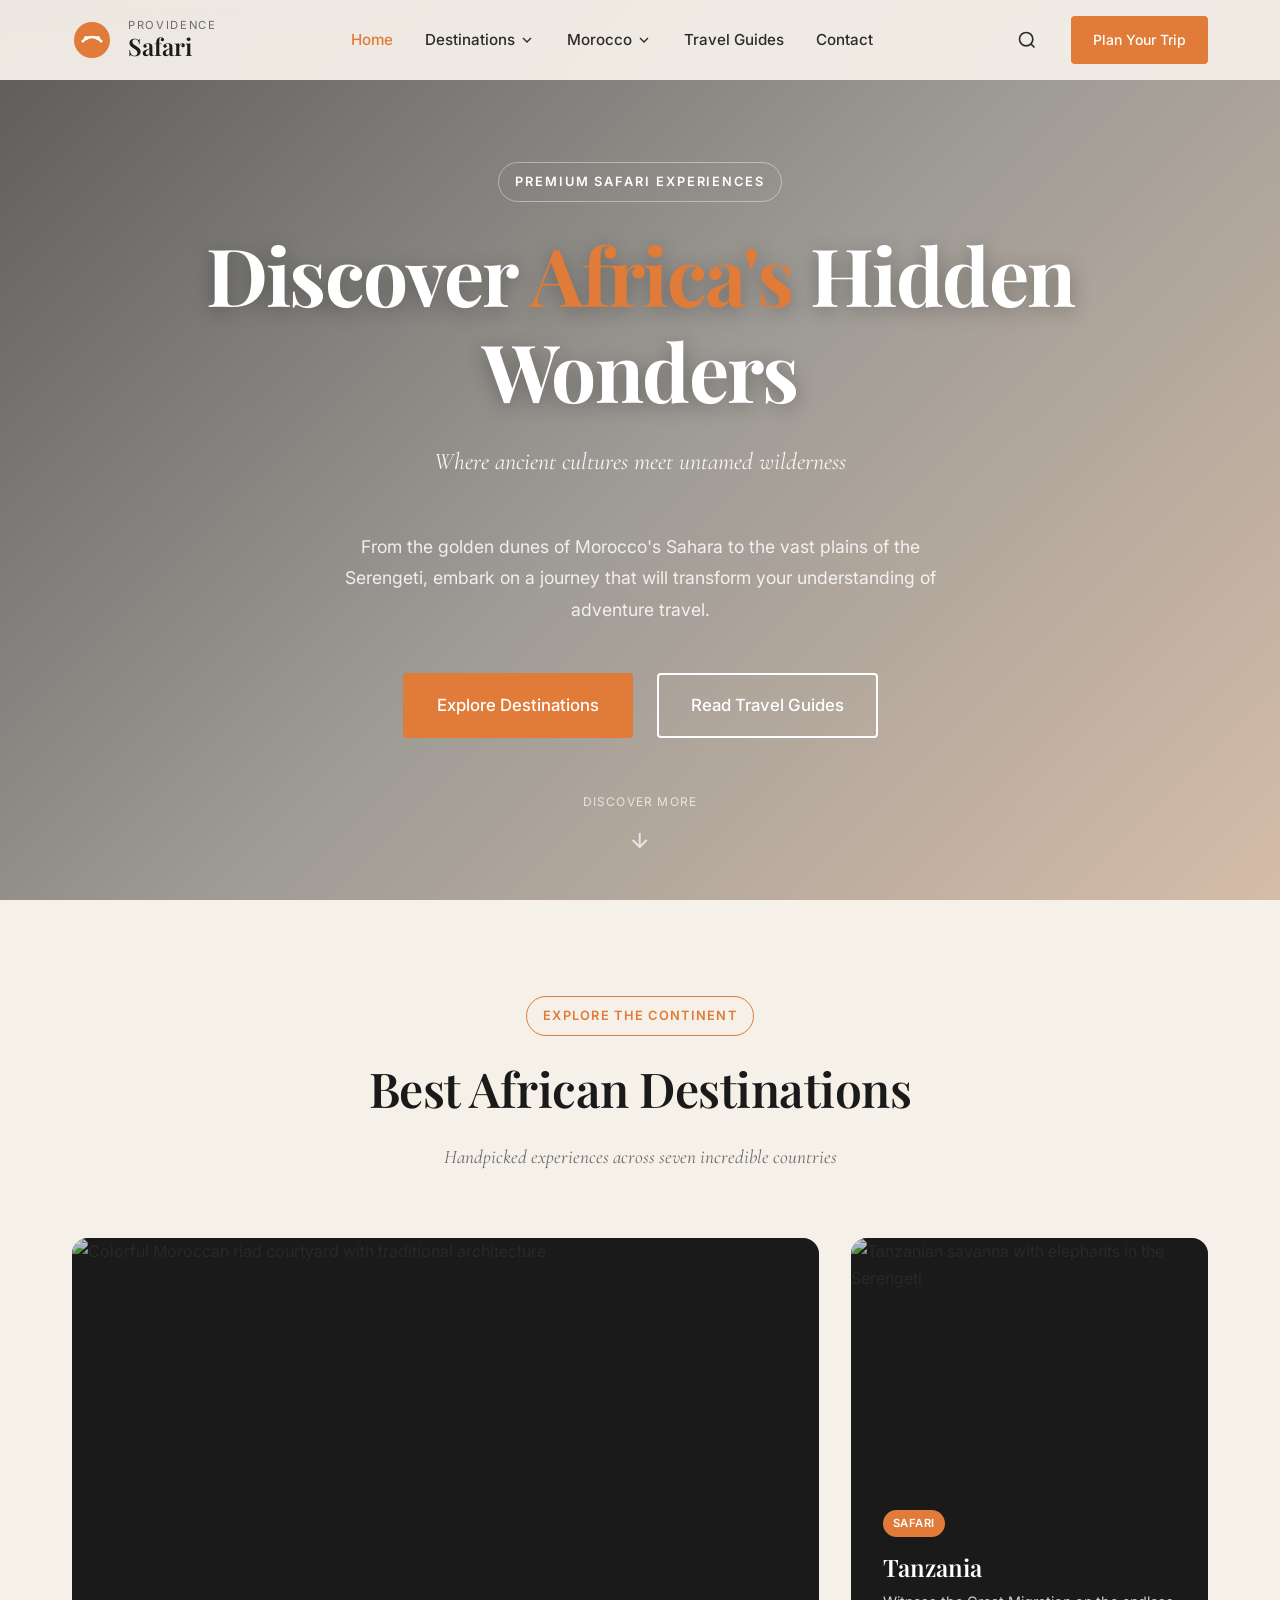
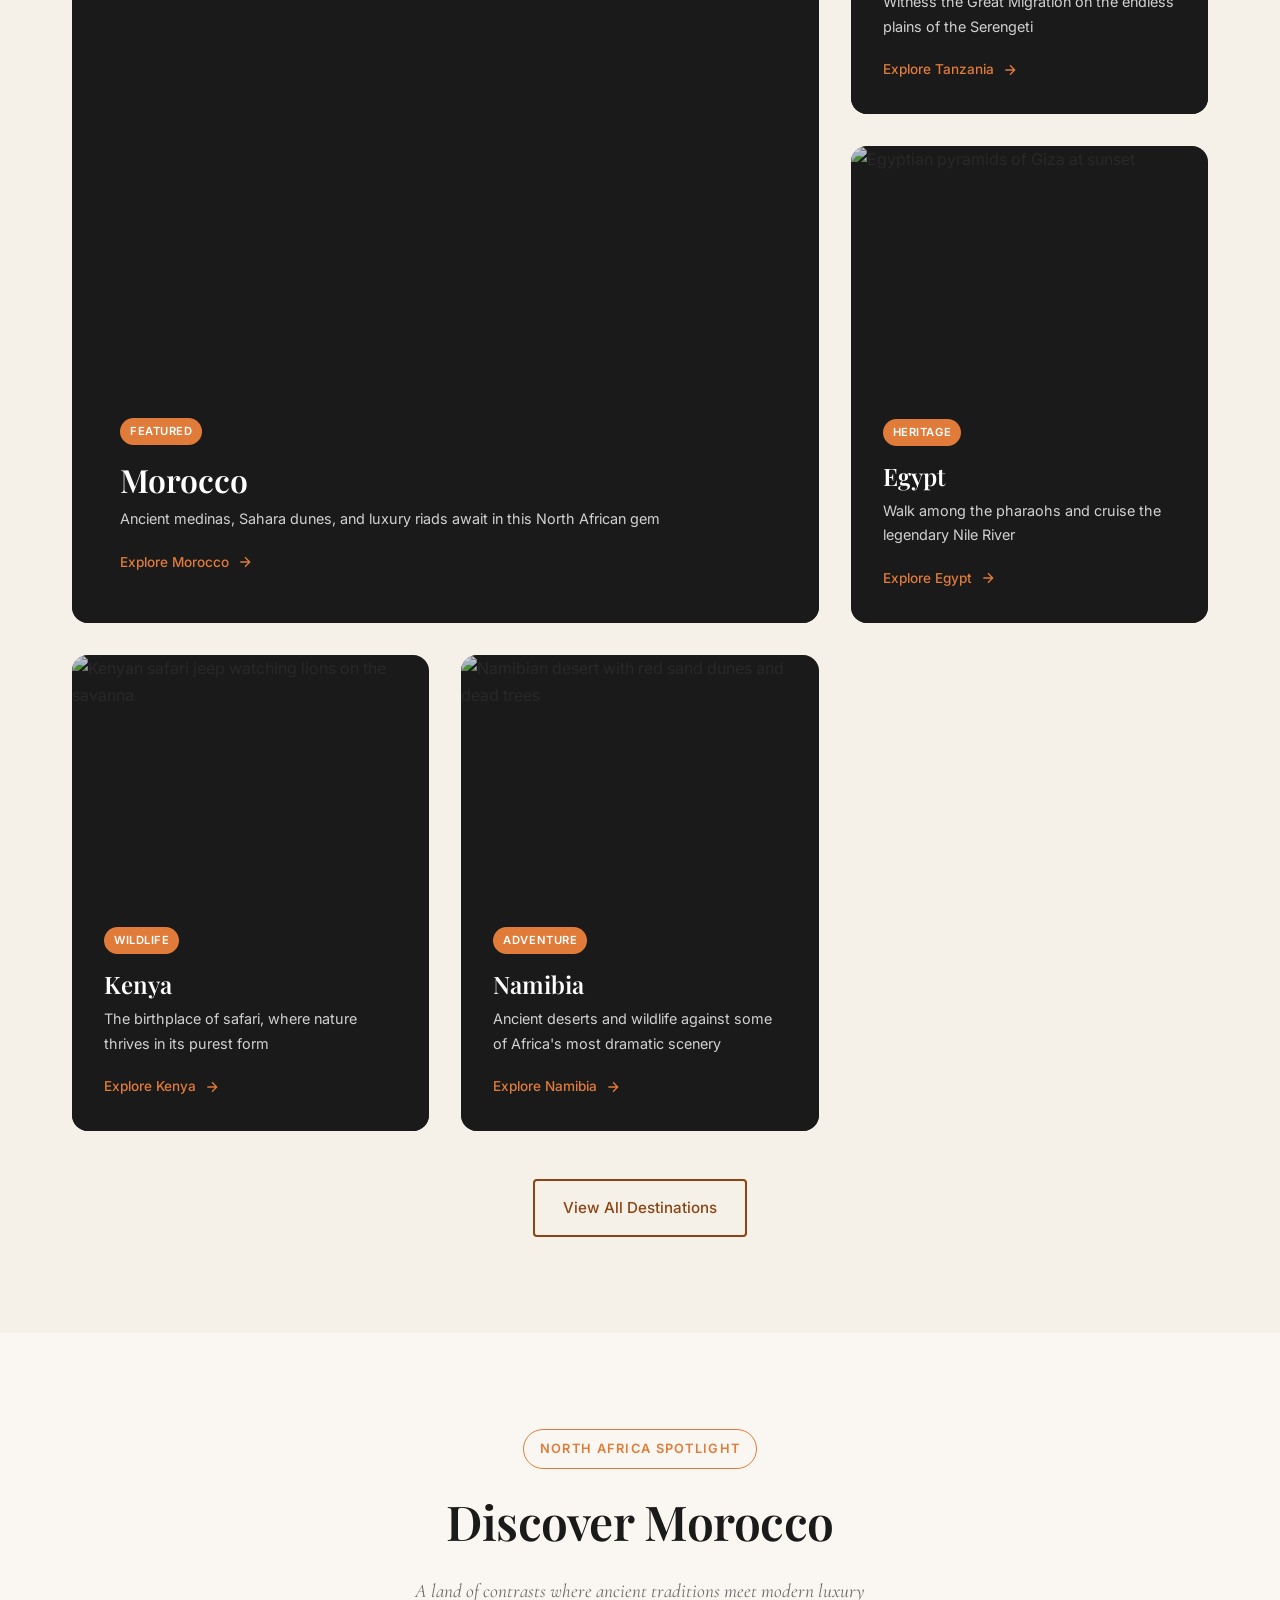
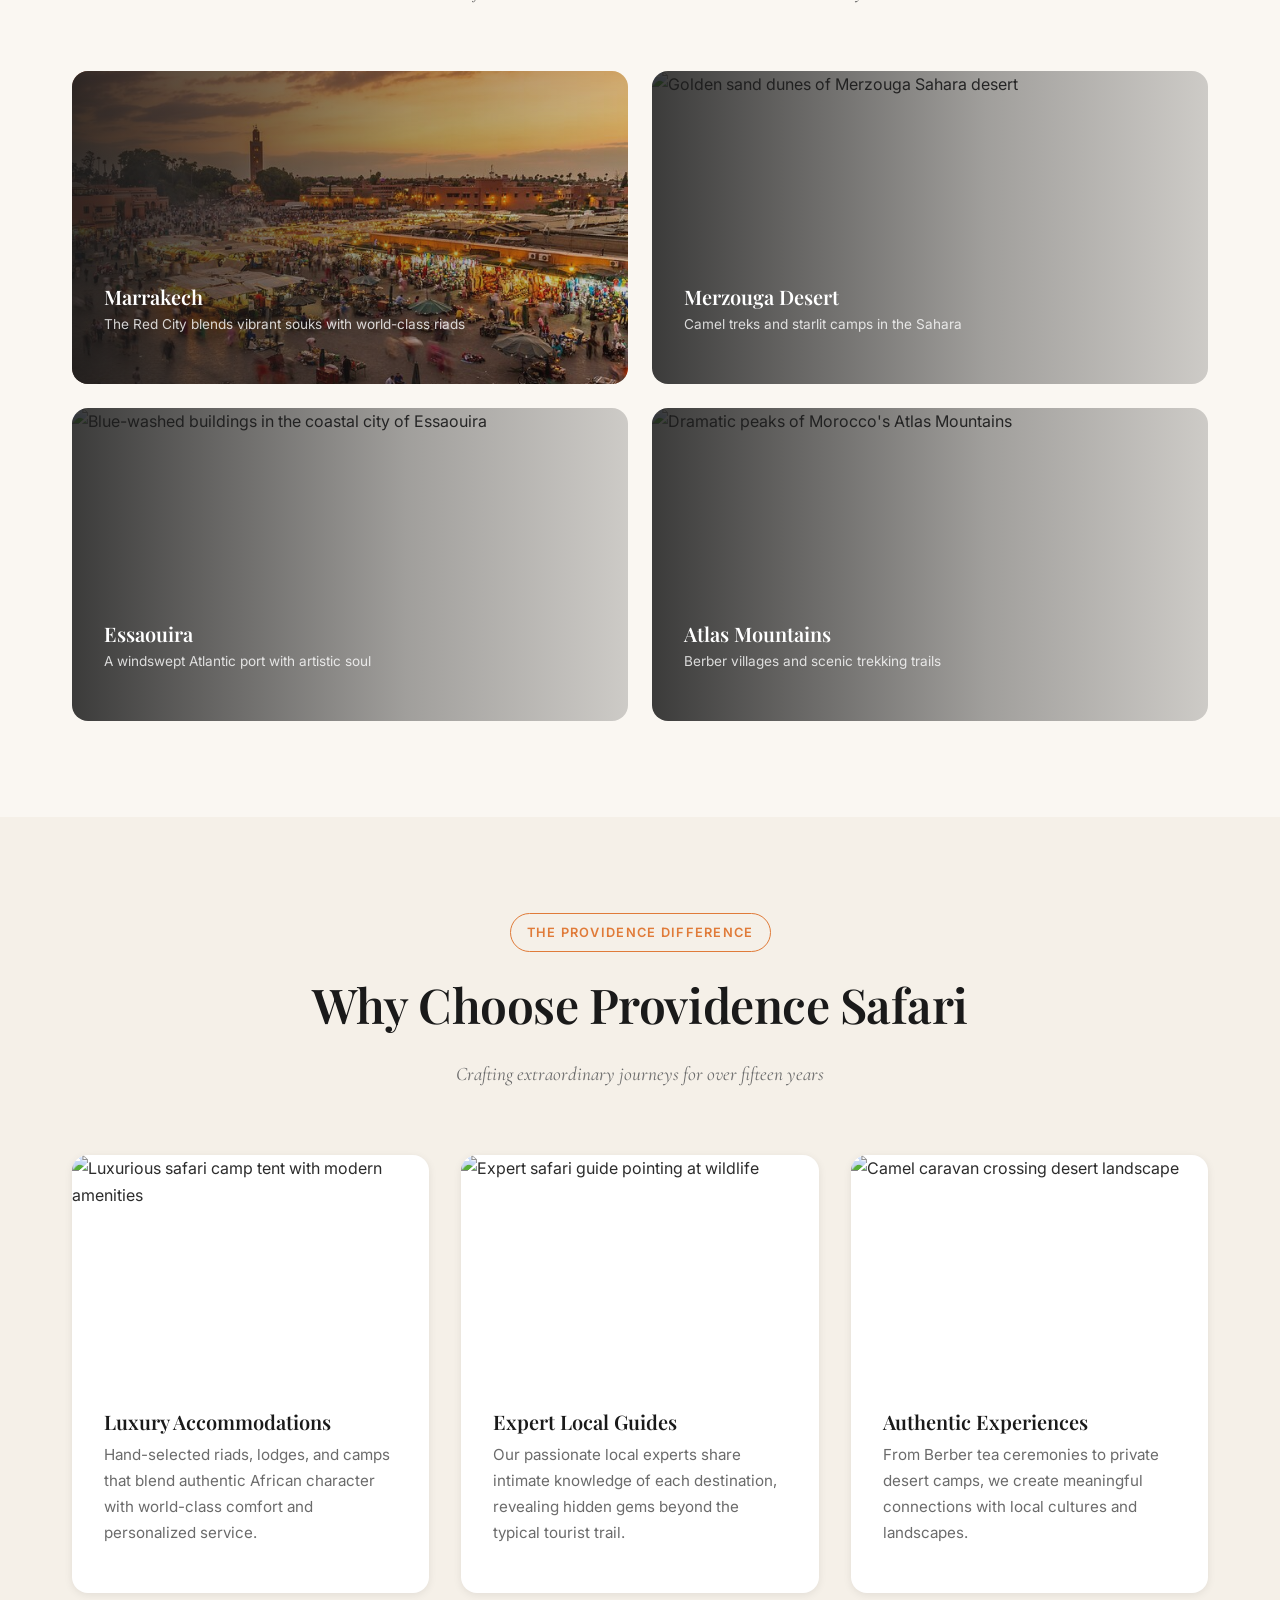
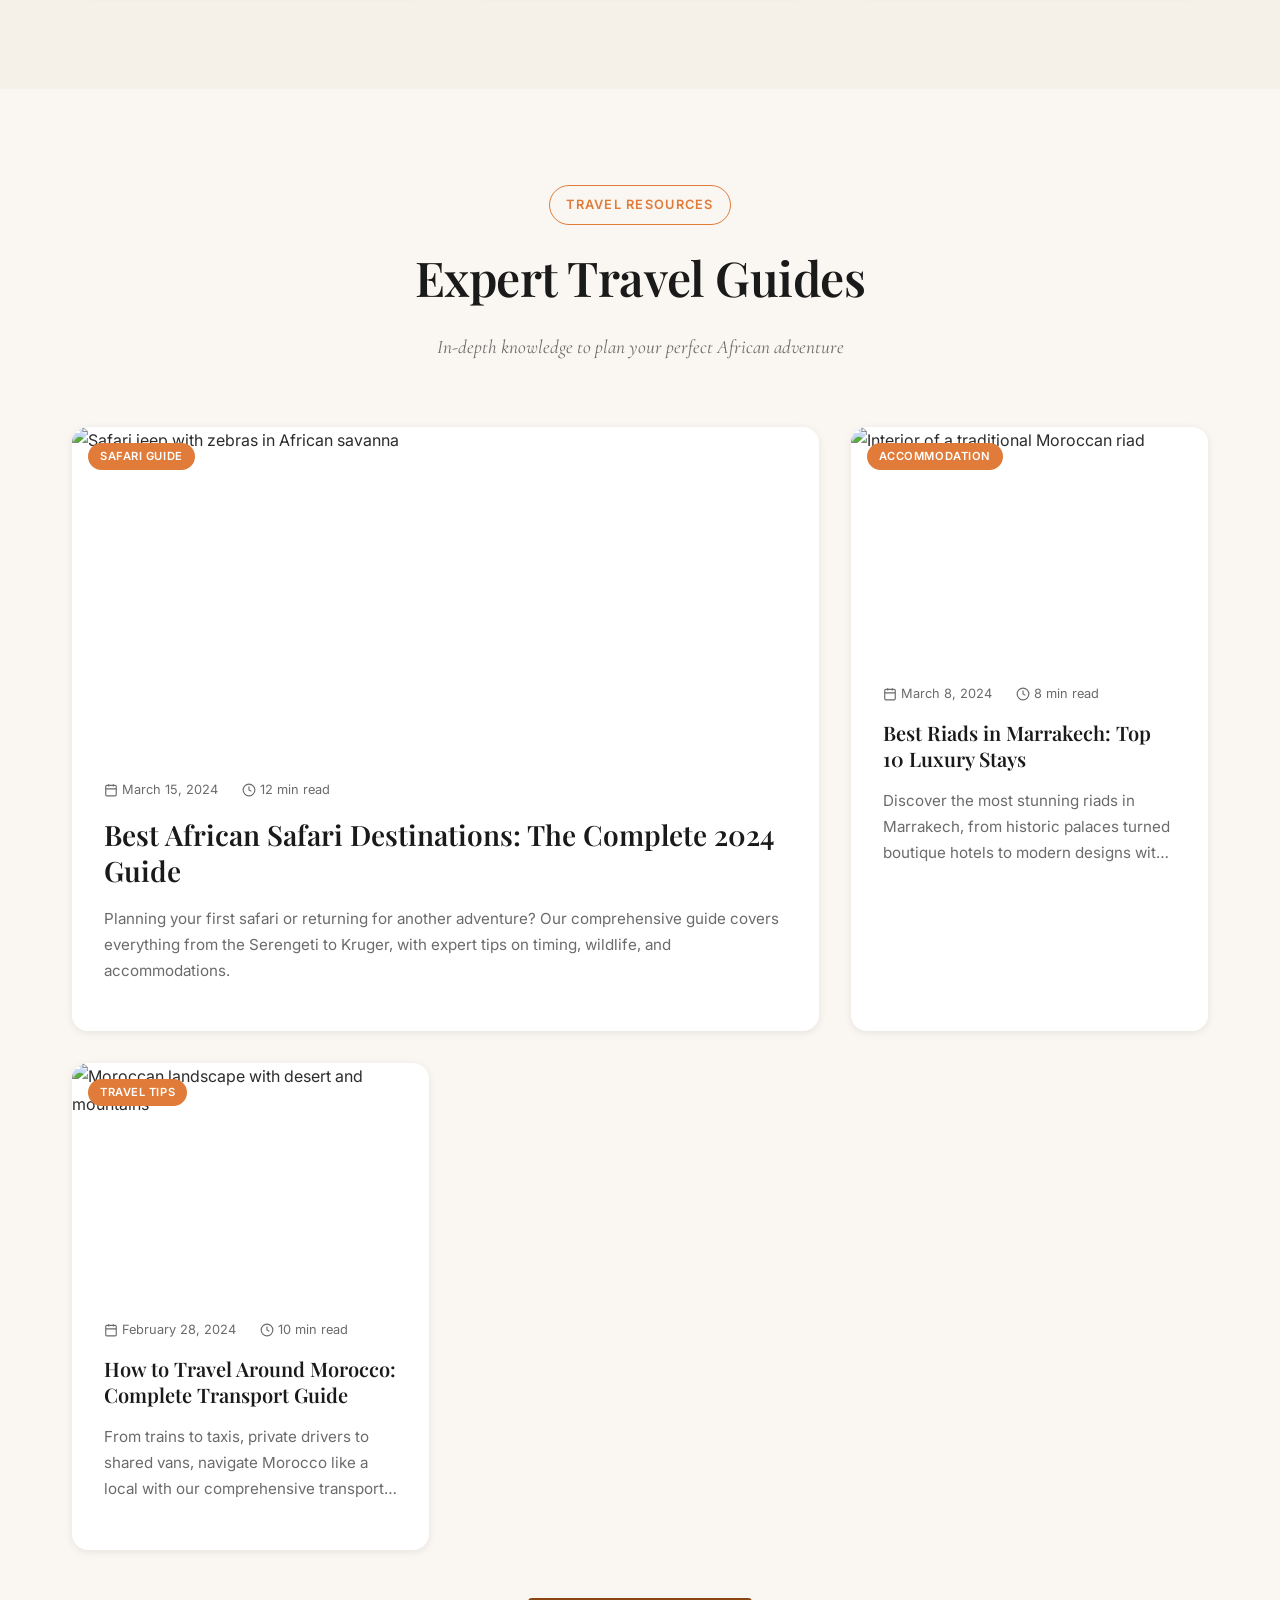
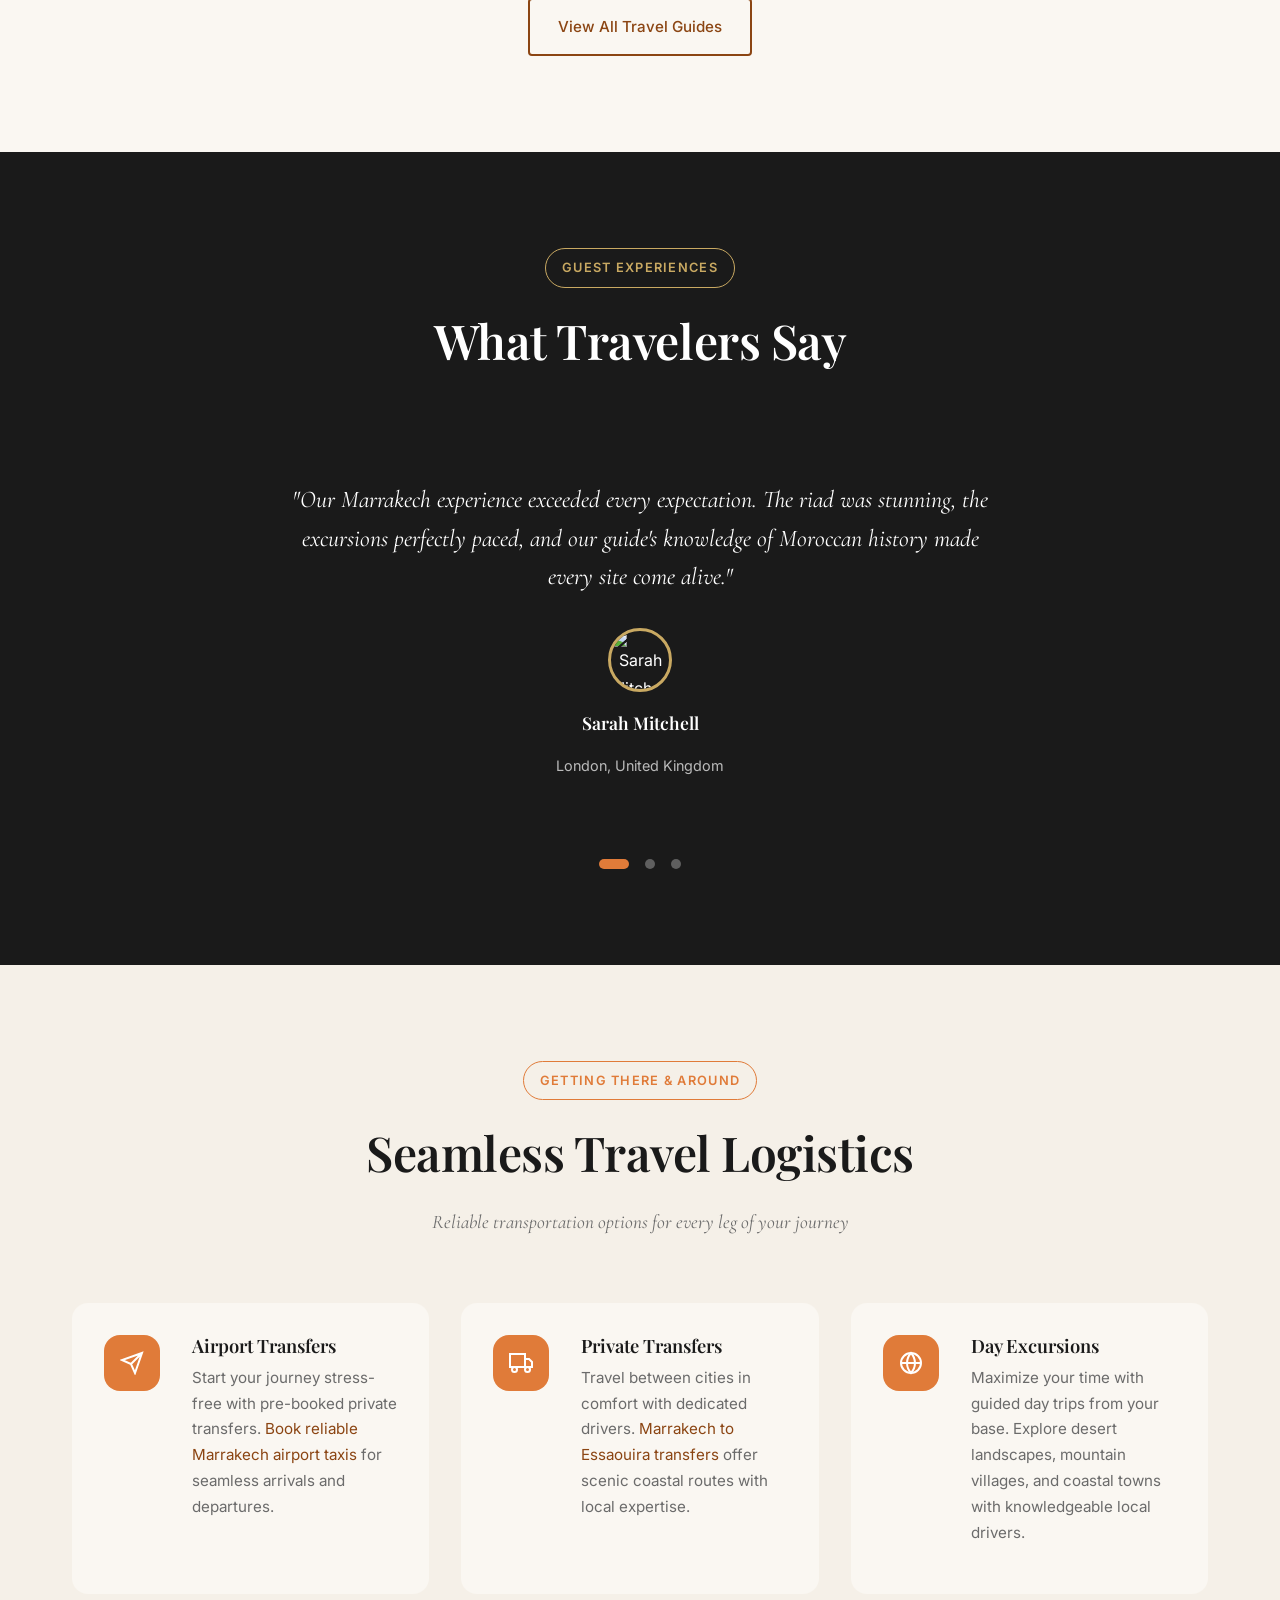
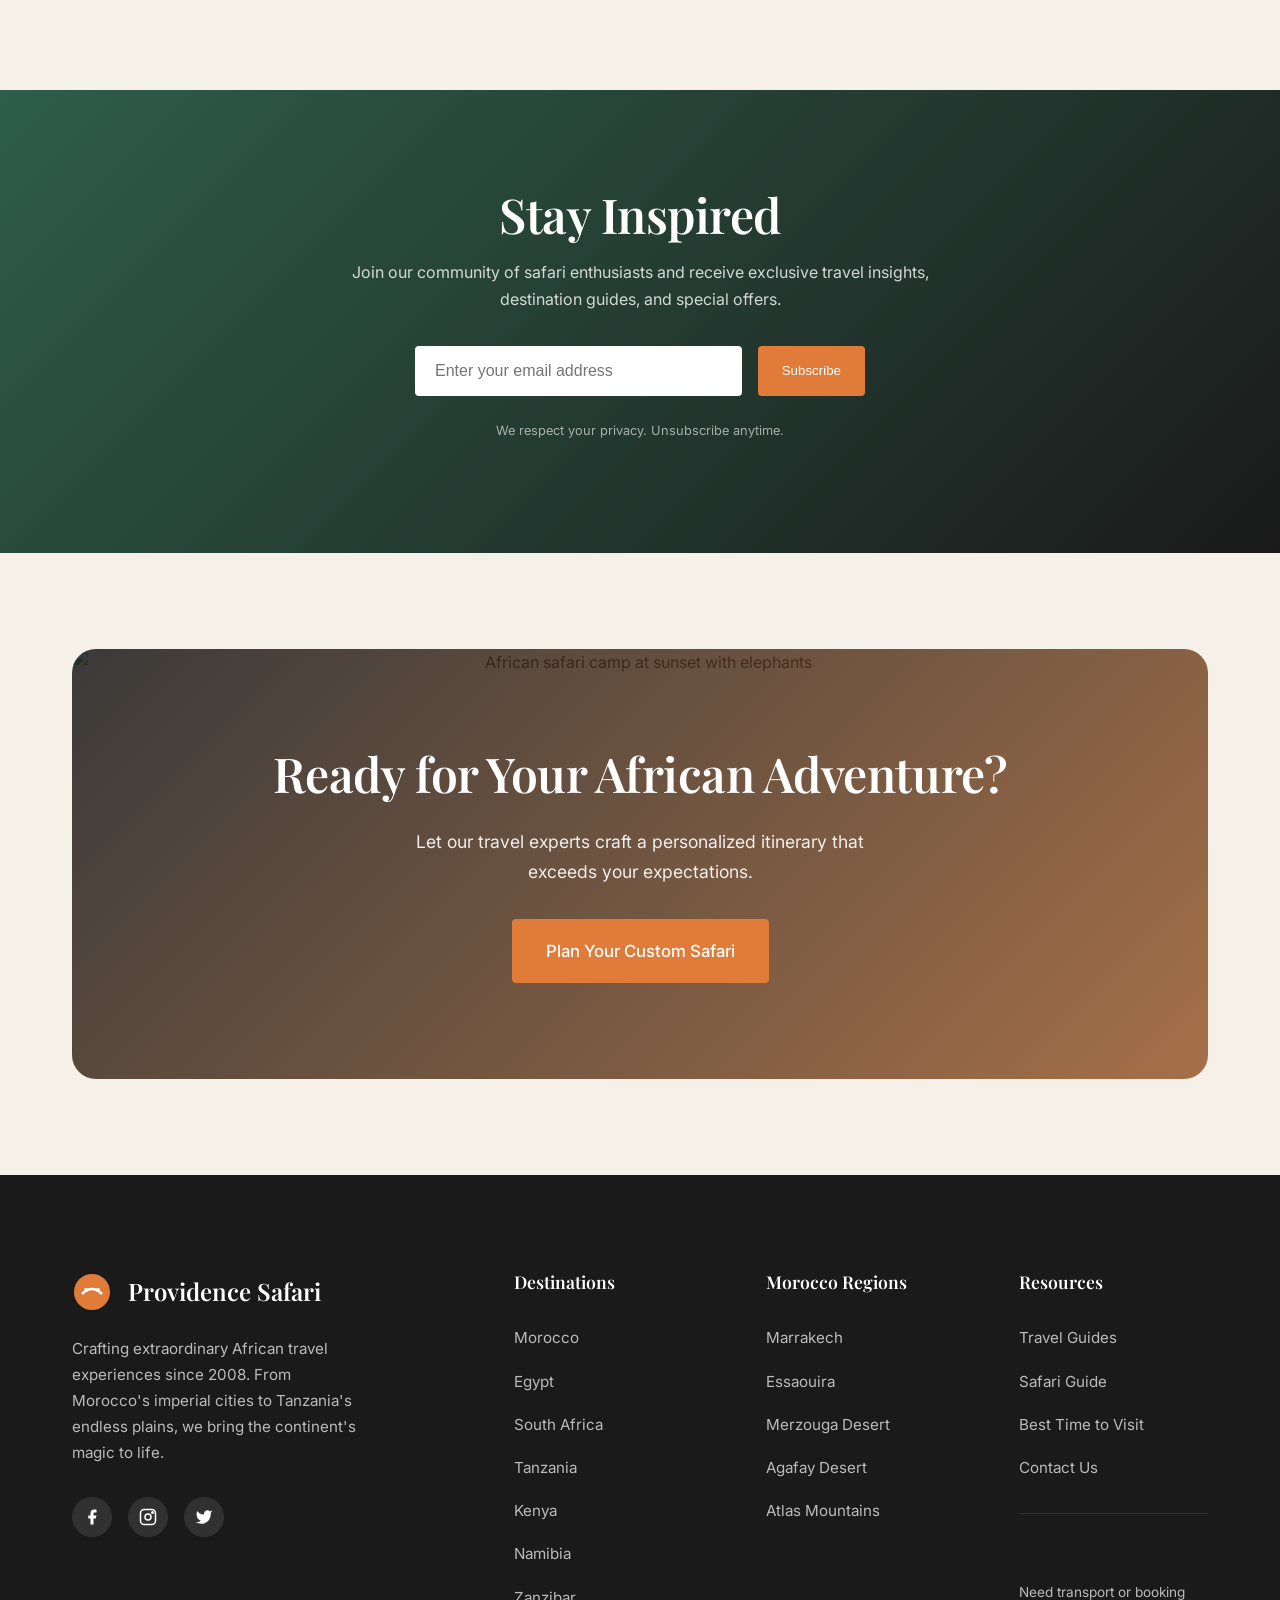
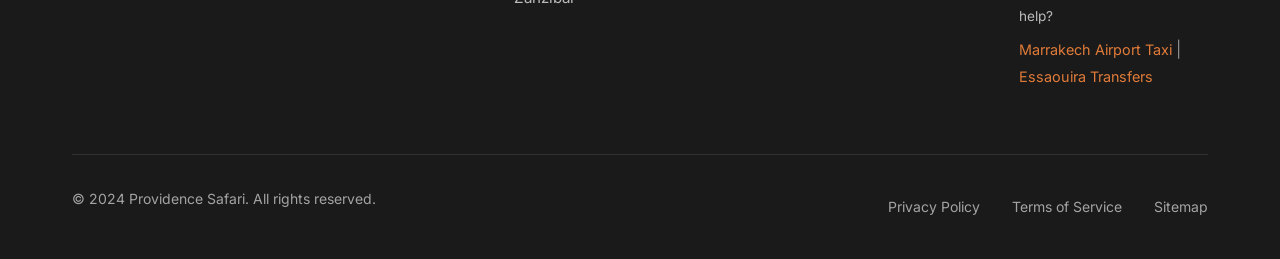
==== commit d5605fd0: "first commit" ====
--- a/index.html
+++ b/index.html
@@ -408,7 +408,7 @@
                 <div class="subdestinations-grid">
                     <article class="subdestination-card fade-up delay-1">
                         <div class="subdestination-card-image">
-                            <img src="https://images.unsplash.com/photo-1597212720159-8b5c5e0b8f8a?w=800&q=80" 
+                            <img src="/images/MARRAKECH-CITY.jpg" 
                                  alt="Marrakech medina with traditional Moroccan architecture" 
                                  loading="lazy">
                         </div>
--- a/styles/layout.css
+++ b/styles/layout.css
@@ -408,6 +408,7 @@
     font-weight: 700;
     margin-bottom: var(--space-md);
     text-shadow: 0 4px 20px rgba(0, 0, 0, 0.3);
+    color: #fff;
 }
 
 .hero-title span {
